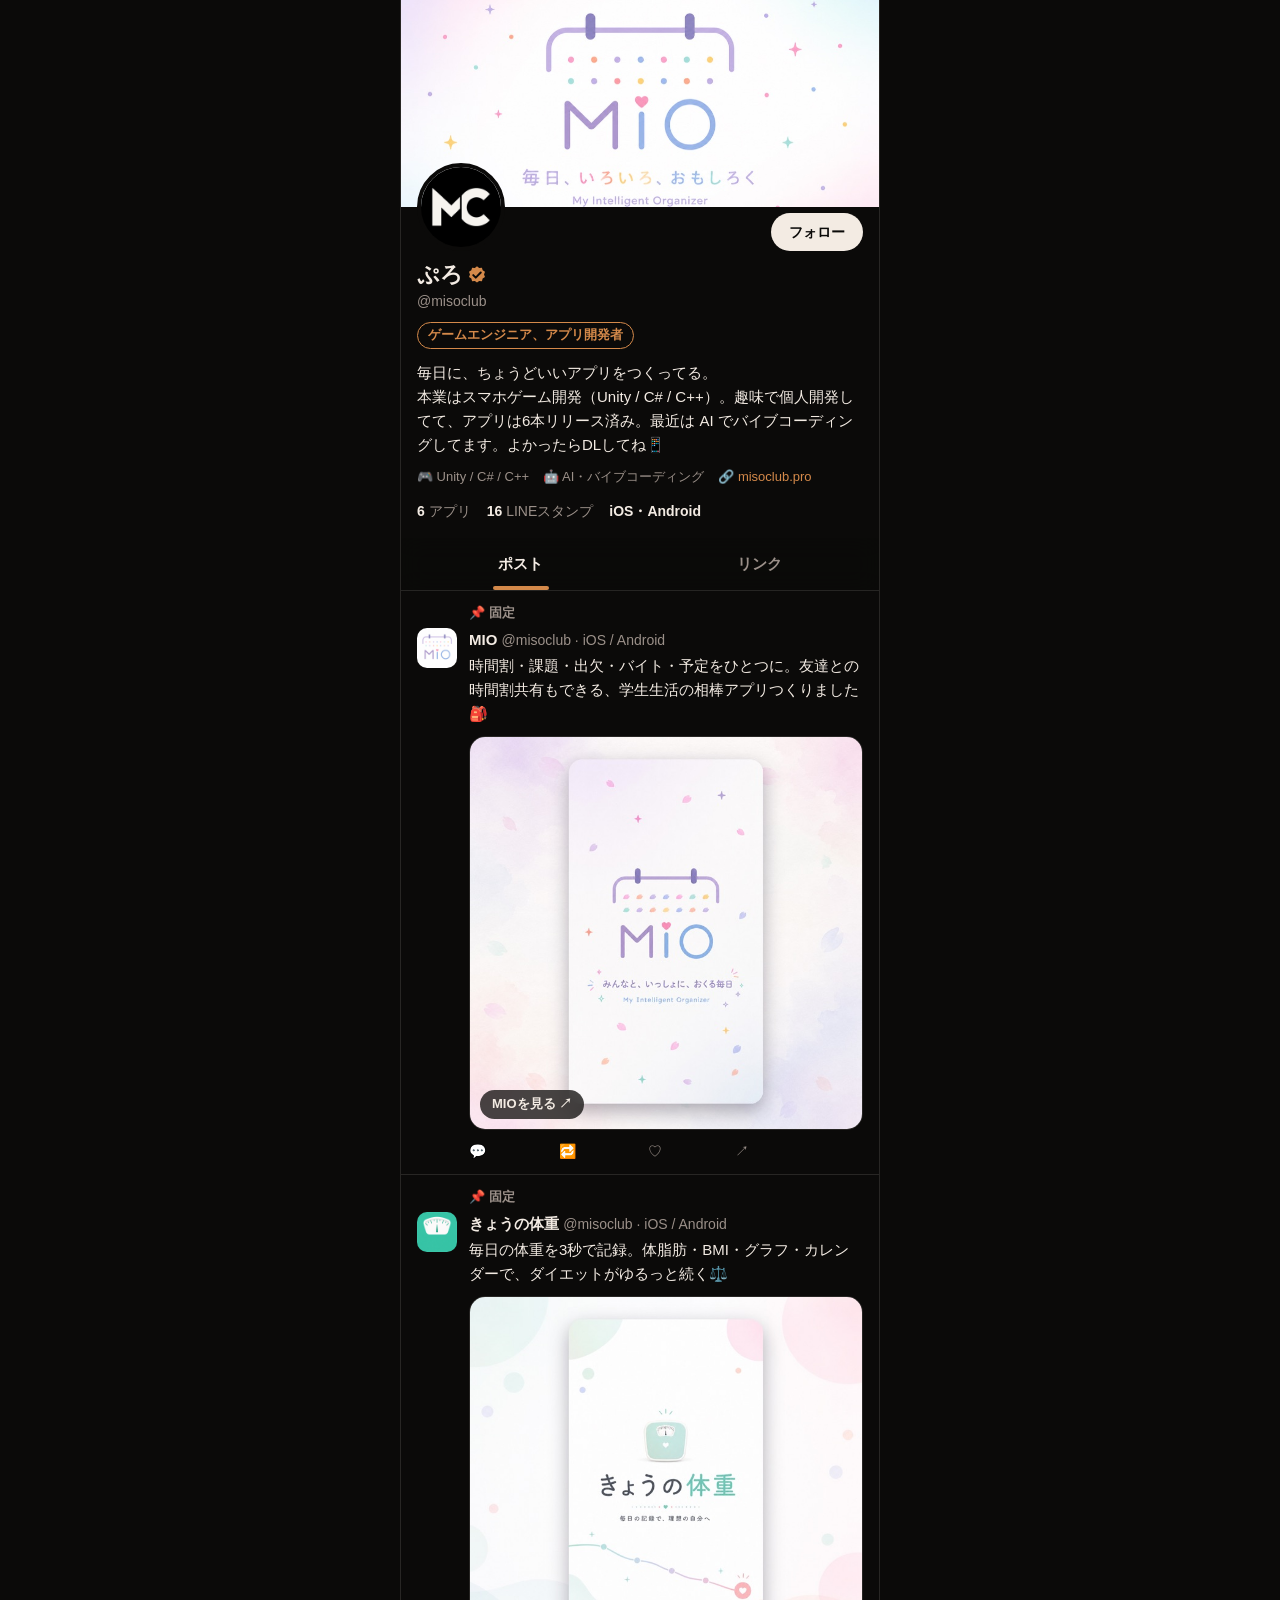
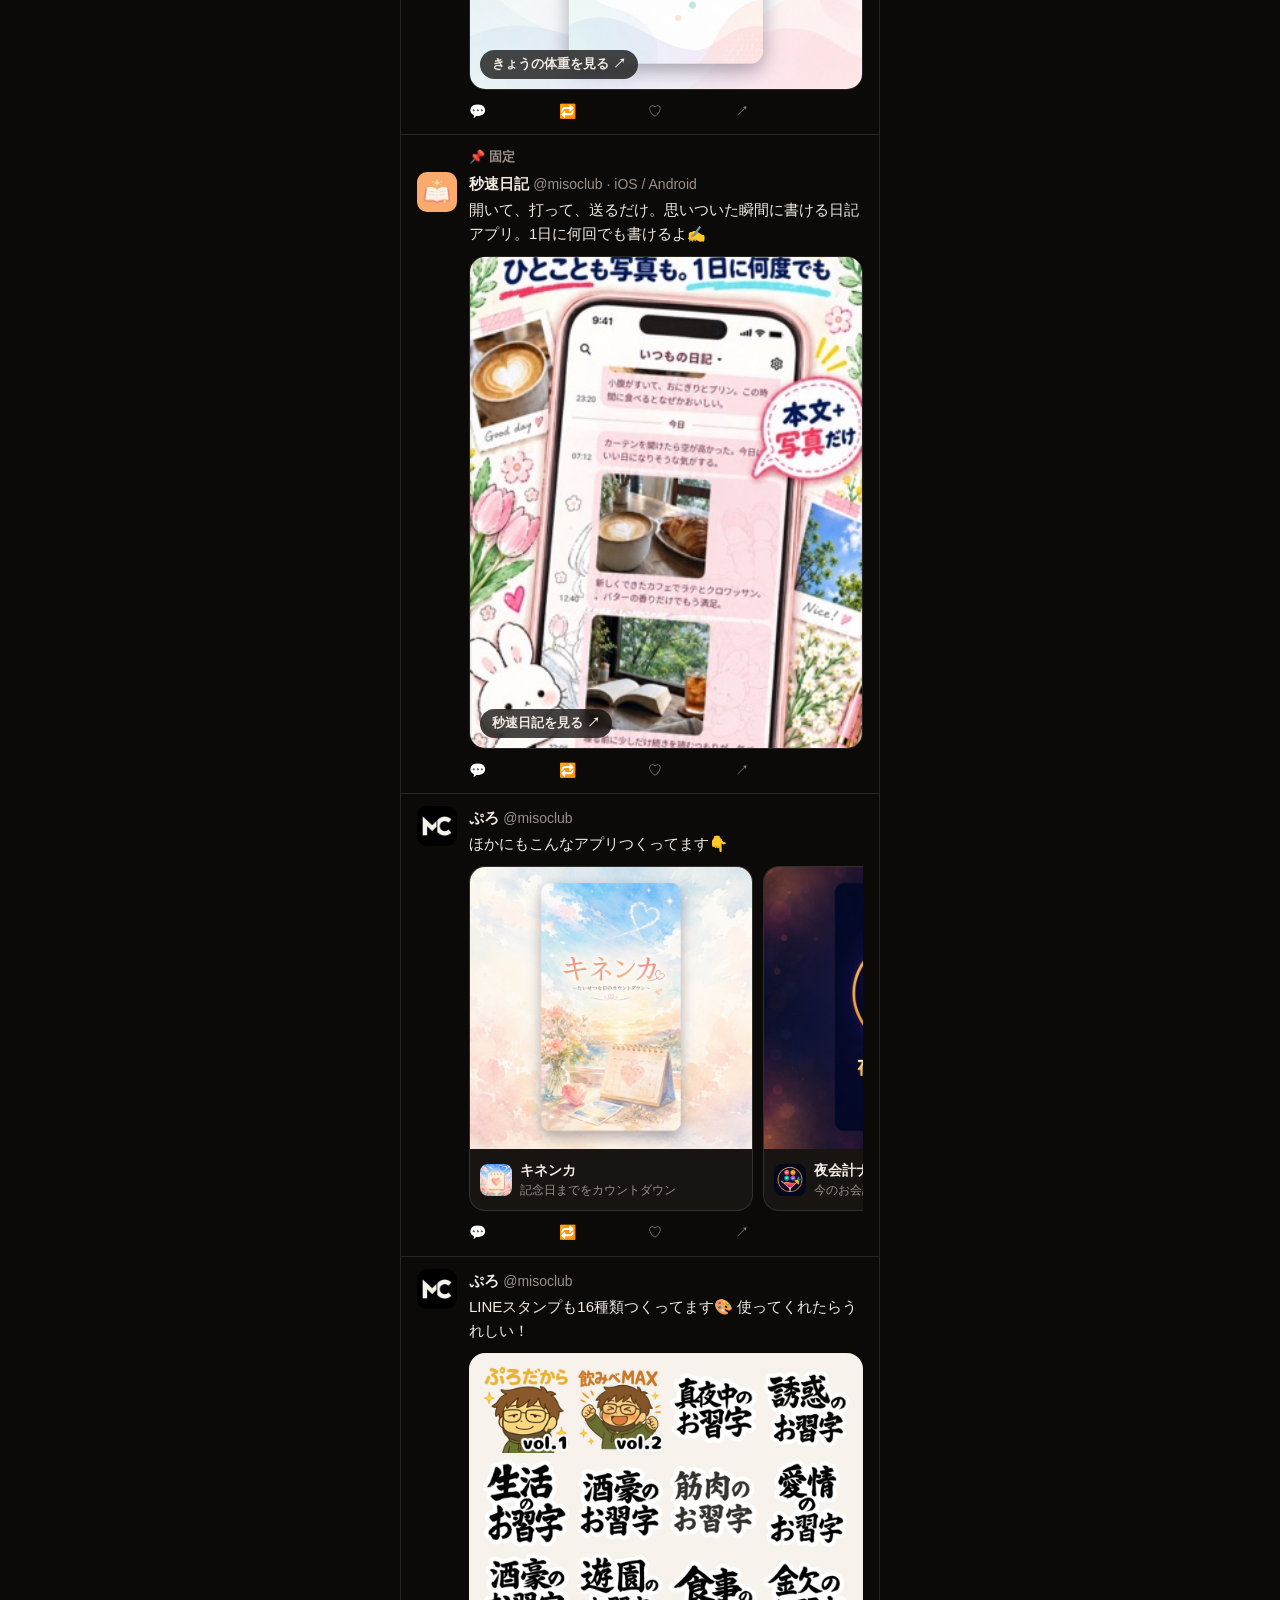
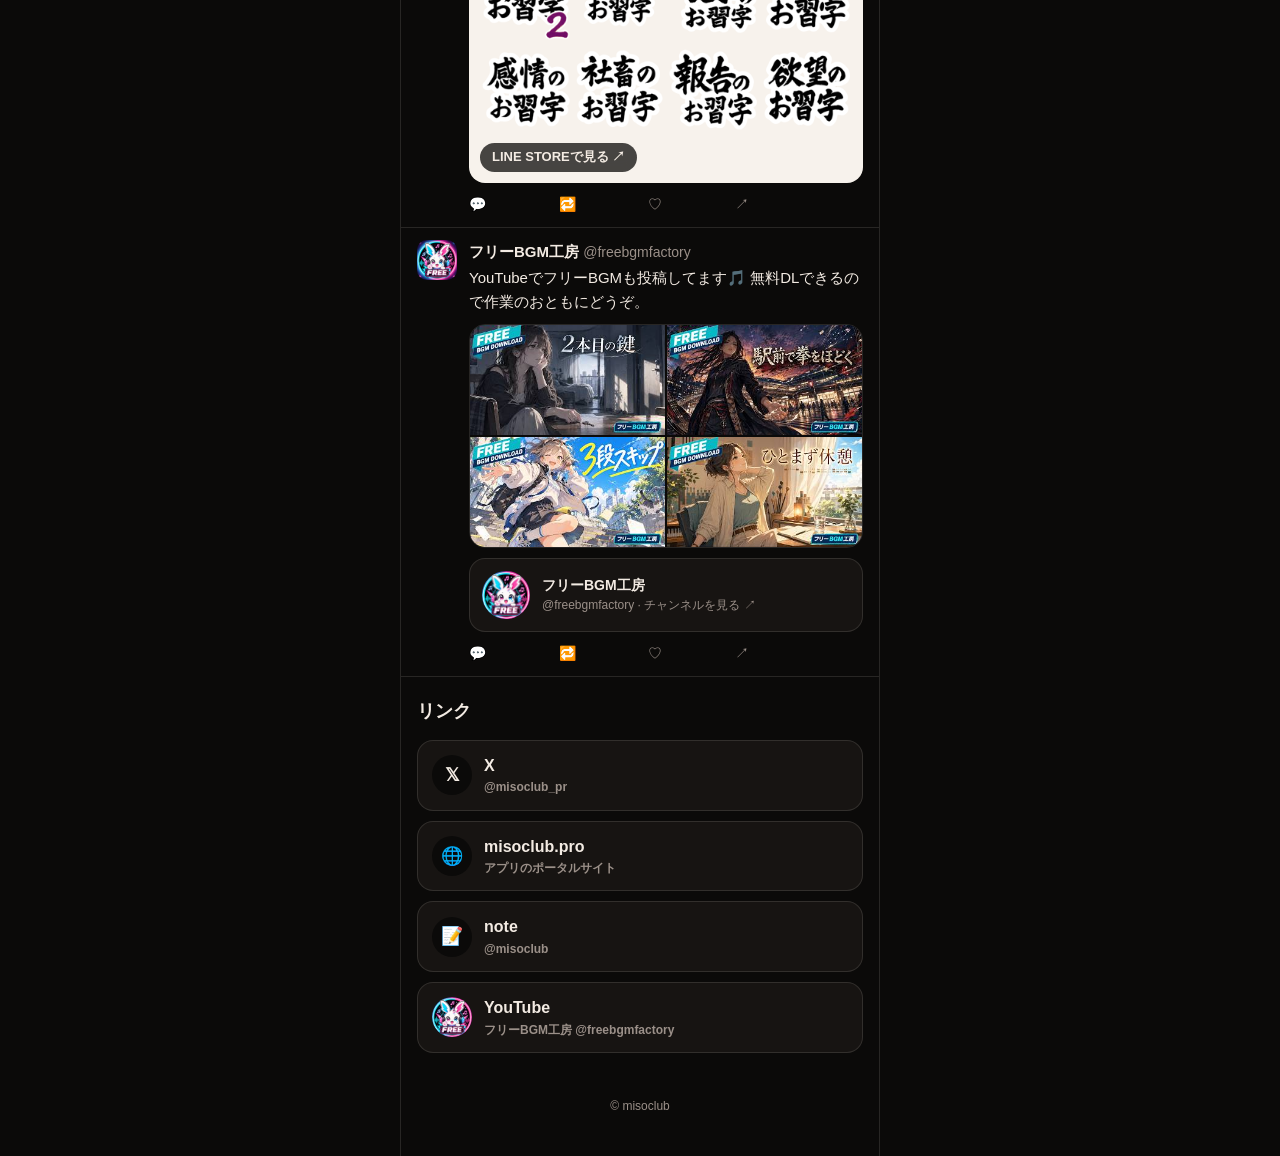
==== docs/index.html @ 9d1c1588 "chore: starter を docs に反映 [skip actions]" ====
<!DOCTYPE html>
<html lang="ja">
  <head>
    <meta charset="UTF-8" />
    <meta name="viewport" content="width=device-width, initial-scale=1.0, viewport-fit=cover" />
    <meta name="theme-color" content="#0b0a09" />
    <title>ぷろ (misoclub) | Web名刺</title>
    <meta name="description" content="ゲームエンジニア、アプリ開発者 ぷろ（misoclub）のWeb名刺です。" />
    <link rel="icon" href="./assets/avatar.png" />
    <link rel="stylesheet" href="./style.css" />
  </head>
  <body>
    <main class="app">
      <!-- ヘッダー -->
      <header class="cover">
        <img class="cover__img" src="./assets/header.jpg" alt="" />
      </header>

      <!-- プロフィール -->
      <section class="profile">
        <div class="profile__top">
          <img class="avatar" src="./assets/avatar.png" alt="misoclub のアイコン" width="96" height="96" />
          <a class="follow" href="https://x.com/misoclub_pr" target="_blank" rel="noopener">フォロー</a>
        </div>

        <h1 class="name">
          ぷろ
          <svg class="badge" viewBox="0 0 24 24" aria-label="認証済み"><path d="M12 1.5l2.6 2 3.3-.3.9 3.2 2.8 1.8-1.2 3.1 1.2 3.1-2.8 1.8-.9 3.2-3.3-.3-2.6 2-2.6-2-3.3.3-.9-3.2-2.8-1.8 1.2-3.1-1.2-3.1 2.8-1.8.9-3.2 3.3.3z"/><path class="badge__check" d="M7.5 12.2l3 3 6-6.2" /></svg>
        </h1>
        <p class="handle">@misoclub</p>
        <p class="role">ゲームエンジニア、アプリ開発者</p>

        <p class="bio">
          毎日に、ちょうどいいアプリをつくってる。<br />
          本業はスマホゲーム開発（Unity / C# / C++）。趣味で個人開発してて、アプリは6本リリース済み。最近は AI でバイブコーディングしてます。よかったらDLしてね📱
        </p>

        <ul class="meta">
          <li>🎮 Unity / C# / C++</li>
          <li>🤖 AI・バイブコーディング</li>
          <li>🔗 <a href="https://misoclub.pro/" target="_blank" rel="noopener">misoclub.pro</a></li>
        </ul>

        <ul class="stats">
          <li><strong data-count="6">6</strong> アプリ</li>
          <li><strong data-count="16">16</strong> LINEスタンプ</li>
          <li><strong>iOS・Android</strong></li>
        </ul>
      </section>

      <!-- タブ -->
      <nav class="tabs" aria-label="セクション">
        <a class="tabs__item is-active" href="#timeline">ポスト</a>
        <a class="tabs__item" href="#links">リンク</a>
      </nav>

      <!-- タイムライン -->
      <section class="timeline" id="timeline" aria-label="タイムライン">
        <!-- 固定: MIO -->
        <article class="post reveal">
          <p class="post__pin">📌 固定</p>
          <div class="post__body">
            <img class="post__avatar" src="./assets/app-mio-icon.png" alt="" />
            <div class="post__main">
              <p class="post__head"><b>MIO</b> <span>@misoclub · iOS / Android</span></p>
              <p class="post__text">時間割・課題・出欠・バイト・予定をひとつに。友達との時間割共有もできる、学生生活の相棒アプリつくりました🎒</p>
              <a class="post__media" href="https://misoclub.pro/apps/mio/" target="_blank" rel="noopener">
                <img src="./assets/stage-mio.jpg" alt="MIO のアプリ画面" loading="lazy" />
                <span class="post__cta">MIOを見る ↗</span>
              </a>
              <ul class="post__actions" aria-hidden="true"><li>💬</li><li>🔁</li><li class="like">♡</li><li>↗</li></ul>
            </div>
          </div>
        </article>

        <!-- 固定: きょうの体重 -->
        <article class="post reveal">
          <p class="post__pin">📌 固定</p>
          <div class="post__body">
            <img class="post__avatar" src="./assets/app-taiju-log-icon.png" alt="" />
            <div class="post__main">
              <p class="post__head"><b>きょうの体重</b> <span>@misoclub · iOS / Android</span></p>
              <p class="post__text">毎日の体重を3秒で記録。体脂肪・BMI・グラフ・カレンダーで、ダイエットがゆるっと続く⚖️</p>
              <a class="post__media" href="https://misoclub.pro/apps/taiju-log/" target="_blank" rel="noopener">
                <img src="./assets/stage-weight.jpg" alt="きょうの体重 のアプリ画面" loading="lazy" />
                <span class="post__cta">きょうの体重を見る ↗</span>
              </a>
              <ul class="post__actions" aria-hidden="true"><li>💬</li><li>🔁</li><li class="like">♡</li><li>↗</li></ul>
            </div>
          </div>
        </article>

        <!-- 固定: 秒速日記 -->
        <article class="post reveal">
          <p class="post__pin">📌 固定</p>
          <div class="post__body">
            <img class="post__avatar" src="./assets/app-diary-icon.png" alt="" />
            <div class="post__main">
              <p class="post__head"><b>秒速日記</b> <span>@misoclub · iOS / Android</span></p>
              <p class="post__text">開いて、打って、送るだけ。思いついた瞬間に書ける日記アプリ。1日に何回でも書けるよ✍️</p>
              <a class="post__media post__media--tall" href="https://misoclub.pro/apps/diary/" target="_blank" rel="noopener">
                <img src="./assets/stage-diary.jpg" alt="秒速日記 のアプリ画面" loading="lazy" />
                <span class="post__cta">秒速日記を見る ↗</span>
              </a>
              <ul class="post__actions" aria-hidden="true"><li>💬</li><li>🔁</li><li class="like">♡</li><li>↗</li></ul>
            </div>
          </div>
        </article>

        <!-- ほかのアプリ -->
        <article class="post reveal">
          <div class="post__body">
            <img class="post__avatar" src="./assets/avatar.png" alt="" />
            <div class="post__main">
              <p class="post__head"><b>ぷろ</b> <span>@misoclub</span></p>
              <p class="post__text">ほかにもこんなアプリつくってます👇</p>
              <div class="apps">
                <a class="app-card" href="https://misoclub.pro/apps/kinenka/" target="_blank" rel="noopener">
                  <img src="./assets/stage-memory.jpg" alt="" loading="lazy" />
                  <span class="app-card__info">
                    <img src="./assets/app-kinenka-icon.png" alt="" />
                    <span><b>キネンカ</b><small>記念日までをカウントダウン</small></span>
                  </span>
                </a>
                <a class="app-card" href="https://misoclub.pro/apps/yorunabi/" target="_blank" rel="noopener">
                  <img src="./assets/stage-night.jpg" alt="" loading="lazy" />
                  <span class="app-card__info">
                    <img src="./assets/app-yorunabi-icon.png" alt="" />
                    <span><b>夜会計ナビ</b><small>今のお会計をリアルタイムに</small></span>
                  </span>
                </a>
                <a class="app-card" href="https://misoclub.pro/apps/nihon-tabinikki/" target="_blank" rel="noopener">
                  <img src="./assets/stage-travel.jpg" alt="" loading="lazy" />
                  <span class="app-card__info">
                    <img src="./assets/app-nihon-tabinikki-icon.png" alt="" />
                    <span><b>日本旅日記</b><small>日本の旅を記録しよう</small></span>
                  </span>
                </a>
              </div>
              <ul class="post__actions" aria-hidden="true"><li>💬</li><li>🔁</li><li class="like">♡</li><li>↗</li></ul>
            </div>
          </div>
        </article>

        <!-- LINEスタンプ -->
        <article class="post reveal">
          <div class="post__body">
            <img class="post__avatar" src="./assets/avatar.png" alt="" />
            <div class="post__main">
              <p class="post__head"><b>ぷろ</b> <span>@misoclub</span></p>
              <p class="post__text">LINEスタンプも16種類つくってます🎨 使ってくれたらうれしい！</p>
              <a class="stickers" href="https://store.line.me/stickershop/author/5284054/ja" target="_blank" rel="noopener">
                <span class="stickers__grid">
                  <img src="./assets/sticker-30316234.png" alt="ぷろスタンプ vol.1" loading="lazy" />
                  <img src="./assets/sticker-34249932.png" alt="ぷろスタンプ vol.2" loading="lazy" />
                  <img src="./assets/sticker-30316217.png" alt="" loading="lazy" />
                  <img src="./assets/sticker-30340379.png" alt="" loading="lazy" />
                  <img src="./assets/sticker-30364508.png" alt="" loading="lazy" />
                  <img src="./assets/sticker-30371473.png" alt="" loading="lazy" />
                  <img src="./assets/sticker-30389774.png" alt="" loading="lazy" />
                  <img src="./assets/sticker-30395086.png" alt="" loading="lazy" />
                  <img src="./assets/sticker-30555430.png" alt="" loading="lazy" />
                  <img src="./assets/sticker-30576888.png" alt="" loading="lazy" />
                  <img src="./assets/sticker-30785446.png" alt="" loading="lazy" />
                  <img src="./assets/sticker-30816167.png" alt="" loading="lazy" />
                  <img src="./assets/sticker-30839967.png" alt="" loading="lazy" />
                  <img src="./assets/sticker-30875118.png" alt="" loading="lazy" />
                  <img src="./assets/sticker-30910828.png" alt="" loading="lazy" />
                  <img src="./assets/sticker-30910912.png" alt="" loading="lazy" />
                </span>
                <span class="post__cta">LINE STOREで見る ↗</span>
              </a>
              <ul class="post__actions" aria-hidden="true"><li>💬</li><li>🔁</li><li class="like">♡</li><li>↗</li></ul>
            </div>
          </div>
        </article>

        <!-- YouTube -->
        <article class="post reveal">
          <div class="post__body">
            <img class="post__avatar" src="./assets/yt-channel.jpg" alt="" />
            <div class="post__main">
              <p class="post__head"><b>フリーBGM工房</b> <span>@freebgmfactory</span></p>
              <p class="post__text">YouTubeでフリーBGMも投稿してます🎵 無料DLできるので作業のおともにどうぞ。</p>
              <div class="videos">
                <a class="video" href="https://www.youtube.com/watch?v=UOMe3NK99bw" target="_blank" rel="noopener" aria-label="2本目の鍵">
                  <img src="./assets/yt-UOMe3NK99bw.jpg" alt="" loading="lazy" />
                </a>
                <a class="video" href="https://www.youtube.com/watch?v=W4VjChQyio0" target="_blank" rel="noopener" aria-label="駅前で拳をほどく">
                  <img src="./assets/yt-W4VjChQyio0.jpg" alt="" loading="lazy" />
                </a>
                <a class="video" href="https://www.youtube.com/watch?v=8STRlQEmpHo" target="_blank" rel="noopener" aria-label="3段スキップ">
                  <img src="./assets/yt-8STRlQEmpHo.jpg" alt="" loading="lazy" />
                </a>
                <a class="video" href="https://www.youtube.com/watch?v=uiNiEnXJay8" target="_blank" rel="noopener" aria-label="ひとまず休憩">
                  <img src="./assets/yt-uiNiEnXJay8.jpg" alt="" loading="lazy" />
                </a>
              </div>
              <a class="yt" href="https://www.youtube.com/@freebgmfactory" target="_blank" rel="noopener">
                <img class="yt__icon" src="./assets/yt-channel.jpg" alt="" />
                <span><b>フリーBGM工房</b><small>@freebgmfactory · チャンネルを見る ↗</small></span>
              </a>
              <ul class="post__actions" aria-hidden="true"><li>💬</li><li>🔁</li><li class="like">♡</li><li>↗</li></ul>
            </div>
          </div>
        </article>
      </section>

      <!-- リンク -->
      <section class="links" id="links" aria-label="リンク">
        <h2 class="links__title">リンク</h2>
        <a class="link reveal" href="https://x.com/misoclub_pr" target="_blank" rel="noopener"><span class="link__icon">𝕏</span><span>X<small>@misoclub_pr</small></span></a>
        <a class="link reveal" href="https://misoclub.pro/" target="_blank" rel="noopener"><span class="link__icon">🌐</span><span>misoclub.pro<small>アプリのポータルサイト</small></span></a>
        <a class="link reveal" href="https://note.com/misoclub" target="_blank" rel="noopener"><span class="link__icon">📝</span><span>note<small>@misoclub</small></span></a>
        <a class="link reveal" href="https://www.youtube.com/@freebgmfactory" target="_blank" rel="noopener"><span class="link__icon"><img src="./assets/yt-channel.jpg" alt="" /></span><span>YouTube<small>フリーBGM工房 @freebgmfactory</small></span></a>
      </section>

      <footer class="footer">© misoclub</footer>
    </main>

    <script src="./script.js"></script>
  </body>
</html>
---- docs/style.css ----
/* 色はここを変えると全体に反映されます */
:root {
  --bg: #0b0a09;
  --card: #171412;
  --text: #f3ebe3;
  --muted: #9b9089;
  --line: rgba(243, 235, 227, 0.12);
  --accent: #d4894a;
  --radius: 16px;
}

* {
  box-sizing: border-box;
}

html,
body {
  margin: 0;
  min-height: 100%;
}

body {
  background: var(--bg);
  color: var(--text);
  font-family: -apple-system, BlinkMacSystemFont, "Hiragino Sans", "Noto Sans JP", sans-serif;
  line-height: 1.6;
  -webkit-font-smoothing: antialiased;
}

a {
  color: inherit;
  text-decoration: none;
}

img {
  display: block;
  max-width: 100%;
}

.app {
  max-width: 480px;
  margin: 0 auto;
  border-inline: 1px solid var(--line);
  min-height: 100vh;
  overflow: hidden;
}

/* ---------- ヘッダー ---------- */
.cover {
  aspect-ratio: 3 / 1.3;
  overflow: hidden;
  background: var(--card);
}

.cover__img {
  width: 100%;
  height: 100%;
  object-fit: cover;
  animation: coverIn 1.2s ease-out both;
}

@keyframes coverIn {
  from { transform: scale(1.15); filter: blur(6px); opacity: 0; }
  to   { transform: scale(1); filter: blur(0); opacity: 1; }
}

/* ---------- プロフィール ---------- */
.profile {
  padding: 0 16px 16px;
}

.profile__top {
  display: flex;
  justify-content: space-between;
  align-items: flex-end;
  margin-top: -44px;
}

.avatar {
  width: 88px;
  height: 88px;
  border-radius: 50%;
  border: 4px solid var(--bg);
  background: var(--card);
  animation: pop 0.7s 0.4s cubic-bezier(0.34, 1.56, 0.64, 1) both;
}

@keyframes pop {
  from { transform: scale(0.3); opacity: 0; }
  to   { transform: scale(1); opacity: 1; }
}

.follow {
  padding: 8px 18px;
  border-radius: 999px;
  background: var(--text);
  color: var(--bg);
  font-weight: 700;
  font-size: 14px;
  transition: transform 0.2s, background 0.2s;
}

.follow:active,
.follow:hover {
  background: var(--accent);
  transform: scale(0.96);
}

.name {
  display: flex;
  align-items: center;
  gap: 4px;
  margin: 10px 0 0;
  font-size: 22px;
  line-height: 1.3;
}

.badge {
  width: 20px;
  height: 20px;
  fill: var(--accent);
}

.badge__check {
  fill: none;
  stroke: var(--bg);
  stroke-width: 2.4;
  stroke-linecap: round;
  stroke-linejoin: round;
}

.handle {
  margin: 0;
  color: var(--muted);
  font-size: 14px;
}

.role {
  display: inline-block;
  margin: 10px 0 0;
  padding: 2px 10px;
  border-radius: 999px;
  border: 1px solid var(--accent);
  color: var(--accent);
  font-size: 13px;
  font-weight: 700;
}

.bio {
  margin: 12px 0 0;
  font-size: 15px;
}

.meta {
  display: flex;
  flex-wrap: wrap;
  gap: 4px 14px;
  margin: 10px 0 0;
  padding: 0;
  list-style: none;
  color: var(--muted);
  font-size: 13px;
}

.meta a {
  color: var(--accent);
}

.stats {
  display: flex;
  flex-wrap: wrap;
  gap: 4px 16px;
  margin: 12px 0 0;
  padding: 0;
  list-style: none;
  color: var(--muted);
  font-size: 14px;
}

.stats strong {
  color: var(--text);
}

.profile > * {
  animation: fadeUp 0.6s ease-out both;
}
.profile > :nth-child(2) { animation-delay: 0.5s; }
.profile > :nth-child(3) { animation-delay: 0.55s; }
.profile > :nth-child(4) { animation-delay: 0.6s; }
.profile > :nth-child(5) { animation-delay: 0.7s; }
.profile > :nth-child(6) { animation-delay: 0.8s; }
.profile > :nth-child(7) { animation-delay: 0.9s; }

@keyframes fadeUp {
  from { transform: translateY(12px); opacity: 0; }
  to   { transform: translateY(0); opacity: 1; }
}

/* ---------- タブ ---------- */
.tabs {
  position: sticky;
  top: 0;
  z-index: 10;
  display: flex;
  border-bottom: 1px solid var(--line);
  background: rgba(11, 10, 9, 0.8);
  backdrop-filter: blur(12px);
  -webkit-backdrop-filter: blur(12px);
}

.tabs__item {
  position: relative;
  flex: 1;
  padding: 14px 0;
  text-align: center;
  color: var(--muted);
  font-weight: 700;
  font-size: 15px;
  transition: color 0.2s;
}

.tabs__item.is-active {
  color: var(--text);
}

.tabs__item::after {
  content: "";
  position: absolute;
  left: 50%;
  bottom: 0;
  width: 56px;
  height: 4px;
  border-radius: 4px;
  background: var(--accent);
  transform: translateX(-50%) scaleX(0);
  transition: transform 0.3s;
}

.tabs__item.is-active::after {
  transform: translateX(-50%) scaleX(1);
}

/* ---------- ポスト ---------- */
.post {
  padding: 12px 16px;
  border-bottom: 1px solid var(--line);
  transition: background 0.2s;
}

.post:hover {
  background: rgba(243, 235, 227, 0.03);
}

.post__pin {
  margin: 0 0 4px 52px;
  color: var(--muted);
  font-size: 13px;
  font-weight: 700;
}

.post__body {
  display: flex;
  gap: 12px;
}

.post__avatar {
  flex: none;
  width: 40px;
  height: 40px;
  border-radius: 10px;
}

.post__main {
  flex: 1;
  min-width: 0;
}

.post__head {
  margin: 0;
  font-size: 15px;
  white-space: nowrap;
  overflow: hidden;
  text-overflow: ellipsis;
}

.post__head span {
  color: var(--muted);
  font-size: 14px;
}

.post__text {
  margin: 2px 0 0;
  font-size: 15px;
}

.post__media {
  position: relative;
  display: block;
  margin-top: 10px;
  border-radius: var(--radius);
  border: 1px solid var(--line);
  overflow: hidden;
  aspect-ratio: 1 / 1;
}

.post__media--tall {
  aspect-ratio: 4 / 5;
}

.post__media img {
  width: 100%;
  height: 100%;
  object-fit: cover;
  transition: transform 0.6s ease;
}

.post__media:hover img,
.post__media:active img {
  transform: scale(1.05);
}

.post__cta {
  position: absolute;
  left: 10px;
  bottom: 10px;
  padding: 4px 12px;
  border-radius: 999px;
  background: rgba(11, 10, 9, 0.75);
  backdrop-filter: blur(6px);
  -webkit-backdrop-filter: blur(6px);
  font-size: 13px;
  font-weight: 700;
}

.post__actions {
  display: flex;
  justify-content: space-between;
  max-width: 280px;
  margin: 10px 0 0;
  padding: 0;
  list-style: none;
  color: var(--muted);
  font-size: 14px;
}

.post__actions .like {
  cursor: pointer;
  transition: transform 0.2s, color 0.2s;
}

.post__actions .like.is-liked {
  color: #f0577a;
  animation: heart 0.45s ease;
}

@keyframes heart {
  0%   { transform: scale(1); }
  40%  { transform: scale(1.6); }
  100% { transform: scale(1); }
}

/* ほかのアプリ（横スクロール） */
.apps {
  display: flex;
  gap: 10px;
  margin-top: 10px;
  overflow-x: auto;
  scroll-snap-type: x mandatory;
  scrollbar-width: none;
}

.apps::-webkit-scrollbar {
  display: none;
}

.app-card {
  flex: 0 0 72%;
  scroll-snap-align: start;
  border-radius: var(--radius);
  border: 1px solid var(--line);
  background: var(--card);
  overflow: hidden;
  transition: transform 0.2s;
}

.app-card:active {
  transform: scale(0.97);
}

.app-card > img {
  width: 100%;
  aspect-ratio: 1 / 1;
  object-fit: cover;
}

.app-card__info {
  display: flex;
  align-items: center;
  gap: 8px;
  padding: 10px;
}

.app-card__info img {
  width: 32px;
  height: 32px;
  border-radius: 8px;
}

.app-card__info b,
.yt b,
.link b {
  display: block;
  font-size: 14px;
}

.app-card__info small,
.yt small,
.link small {
  display: block;
  color: var(--muted);
  font-size: 12px;
}

/* LINEスタンプ */
.stickers {
  position: relative;
  display: block;
  margin-top: 10px;
  padding: 12px 12px 48px;
  border-radius: var(--radius);
  border: 1px solid var(--line);
  background: #f7f2ec;
}

.stickers__grid {
  display: grid;
  grid-template-columns: repeat(4, 1fr);
  gap: 6px;
}

.stickers__grid img {
  width: 100%;
  aspect-ratio: 1 / 1;
  object-fit: contain;
  transition: transform 0.3s cubic-bezier(0.34, 1.56, 0.64, 1);
}

.stickers.is-visible .stickers__grid img {
  animation: wobble 0.6s ease both;
}

.stickers__grid img:hover {
  transform: scale(1.2) rotate(-6deg);
}

@keyframes wobble {
  0%   { transform: scale(0) rotate(-20deg); }
  70%  { transform: scale(1.1) rotate(4deg); }
  100% { transform: scale(1) rotate(0); }
}

.stickers .post__cta {
  color: var(--text);
}

/* YouTube */
.videos {
  display: grid;
  grid-template-columns: 1fr 1fr;
  gap: 2px;
  margin-top: 10px;
  border-radius: var(--radius);
  border: 1px solid var(--line);
  overflow: hidden;
}

.video {
  position: relative;
  display: block;
  aspect-ratio: 16 / 9;
  overflow: hidden;
}

.video img {
  width: 100%;
  height: 100%;
  object-fit: cover;
  transition: transform 0.5s ease;
}

.video:hover img,
.video:active img {
  transform: scale(1.08);
}

.yt {
  display: flex;
  align-items: center;
  gap: 12px;
  margin-top: 10px;
  padding: 12px;
  border-radius: var(--radius);
  border: 1px solid var(--line);
  background: var(--card);
  transition: border-color 0.2s;
}

.yt:hover {
  border-color: #ff3b30;
}

.yt__play {
  display: grid;
  place-items: center;
  flex: none;
  width: 48px;
  height: 34px;
  border-radius: 10px;
  background: #ff3b30;
  color: #fff;
  font-size: 14px;
}

/* ---------- リンク ---------- */
.links {
  display: grid;
  gap: 10px;
  padding: 20px 16px;
}

.links__title {
  margin: 0 0 4px;
  font-size: 18px;
}

.link {
  display: flex;
  align-items: center;
  gap: 12px;
  padding: 12px 14px;
  border-radius: var(--radius);
  border: 1px solid var(--line);
  background: var(--card);
  font-weight: 700;
  transition: transform 0.2s, border-color 0.2s;
}

.link:hover,
.link:active {
  border-color: var(--accent);
  transform: translateX(4px);
}

.link__icon {
  display: grid;
  place-items: center;
  flex: none;
  width: 40px;
  height: 40px;
  border-radius: 50%;
  background: var(--bg);
  font-size: 18px;
}

.footer {
  padding: 24px 16px 40px;
  text-align: center;
  color: var(--muted);
  font-size: 12px;
}

/* ---------- スクロール入場 ---------- */
.reveal {
  opacity: 0;
  transform: translateY(24px);
  transition: opacity 0.6s ease, transform 0.6s ease;
}

.reveal.is-visible {
  opacity: 1;
  transform: none;
}

@media (prefers-reduced-motion: reduce) {
  *,
  *::before,
  *::after {
    animation: none !important;
    transition: none !important;
  }

  .reveal {
    opacity: 1;
    transform: none;
  }
}

.yt__icon {
  flex: none;
  width: 48px;
  height: 48px;
  border-radius: 50%;
}

.link__icon img {
  width: 100%;
  height: 100%;
  border-radius: 50%;
}
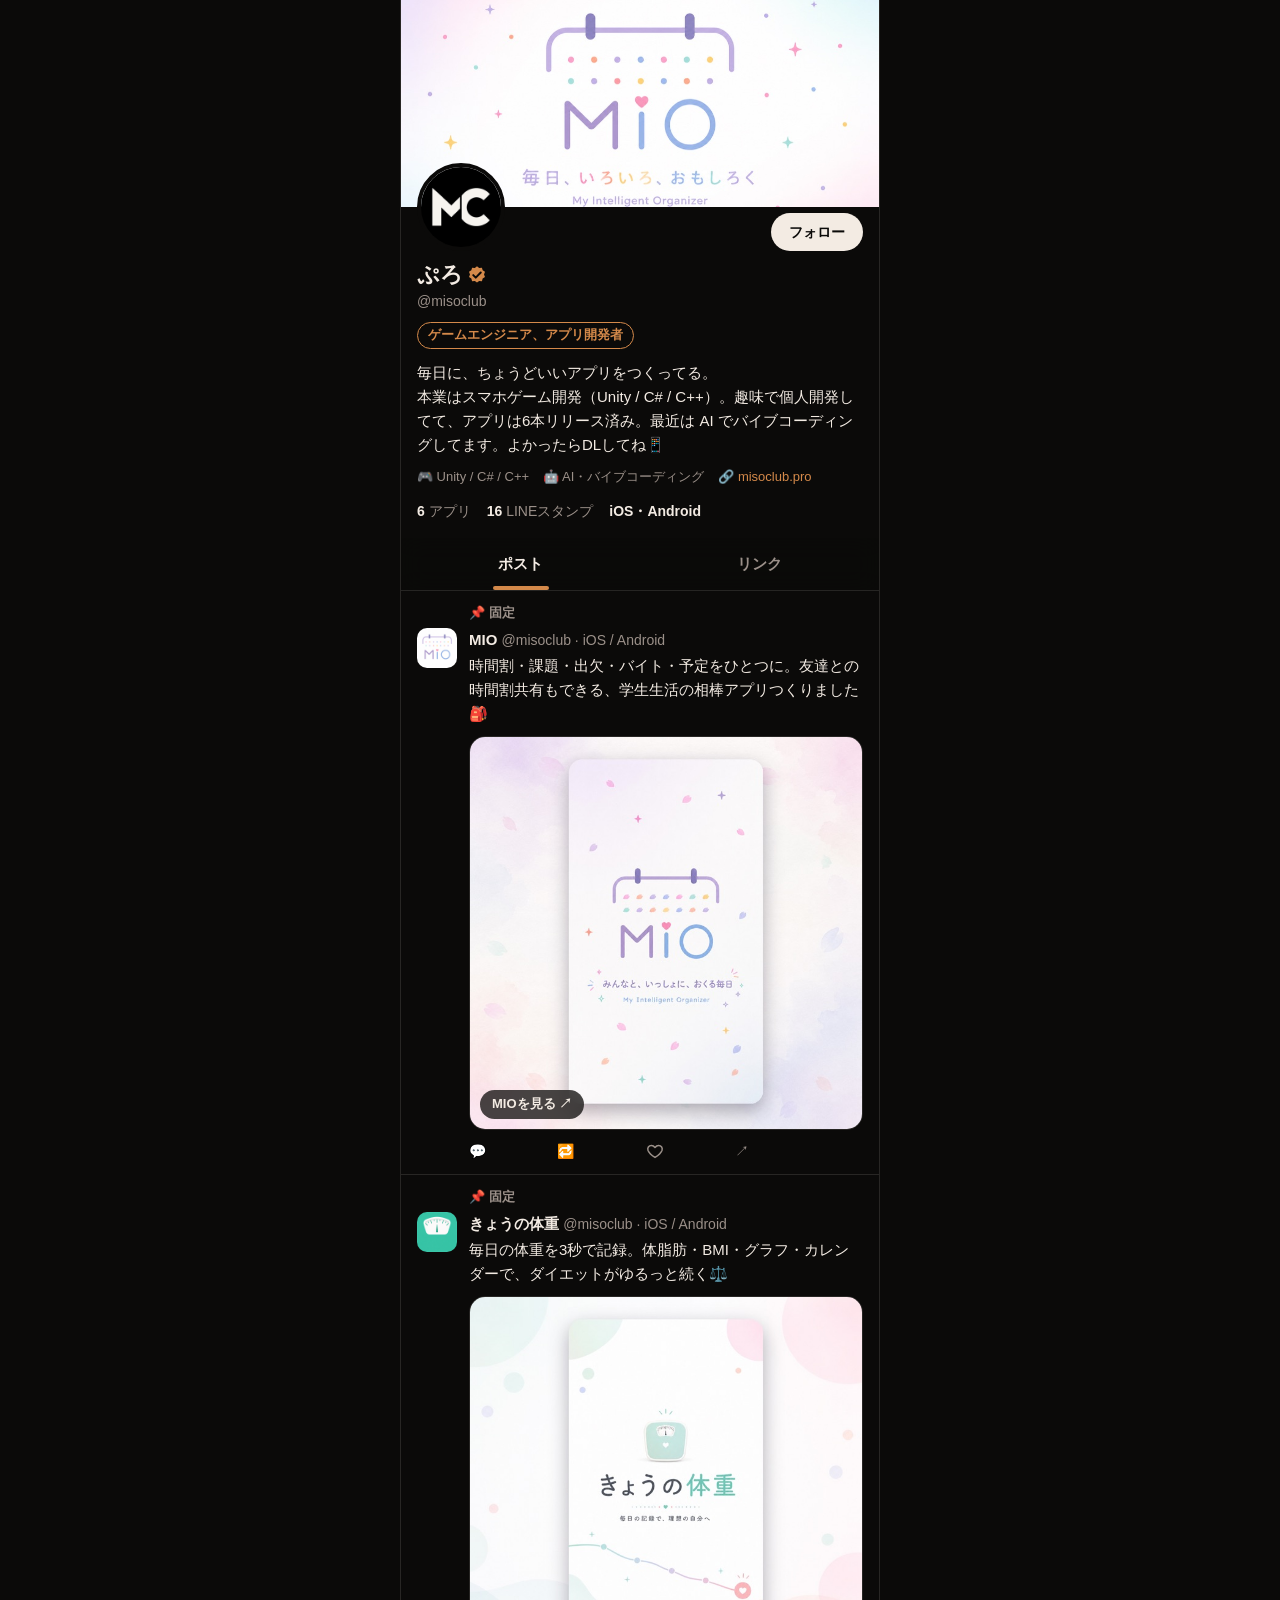
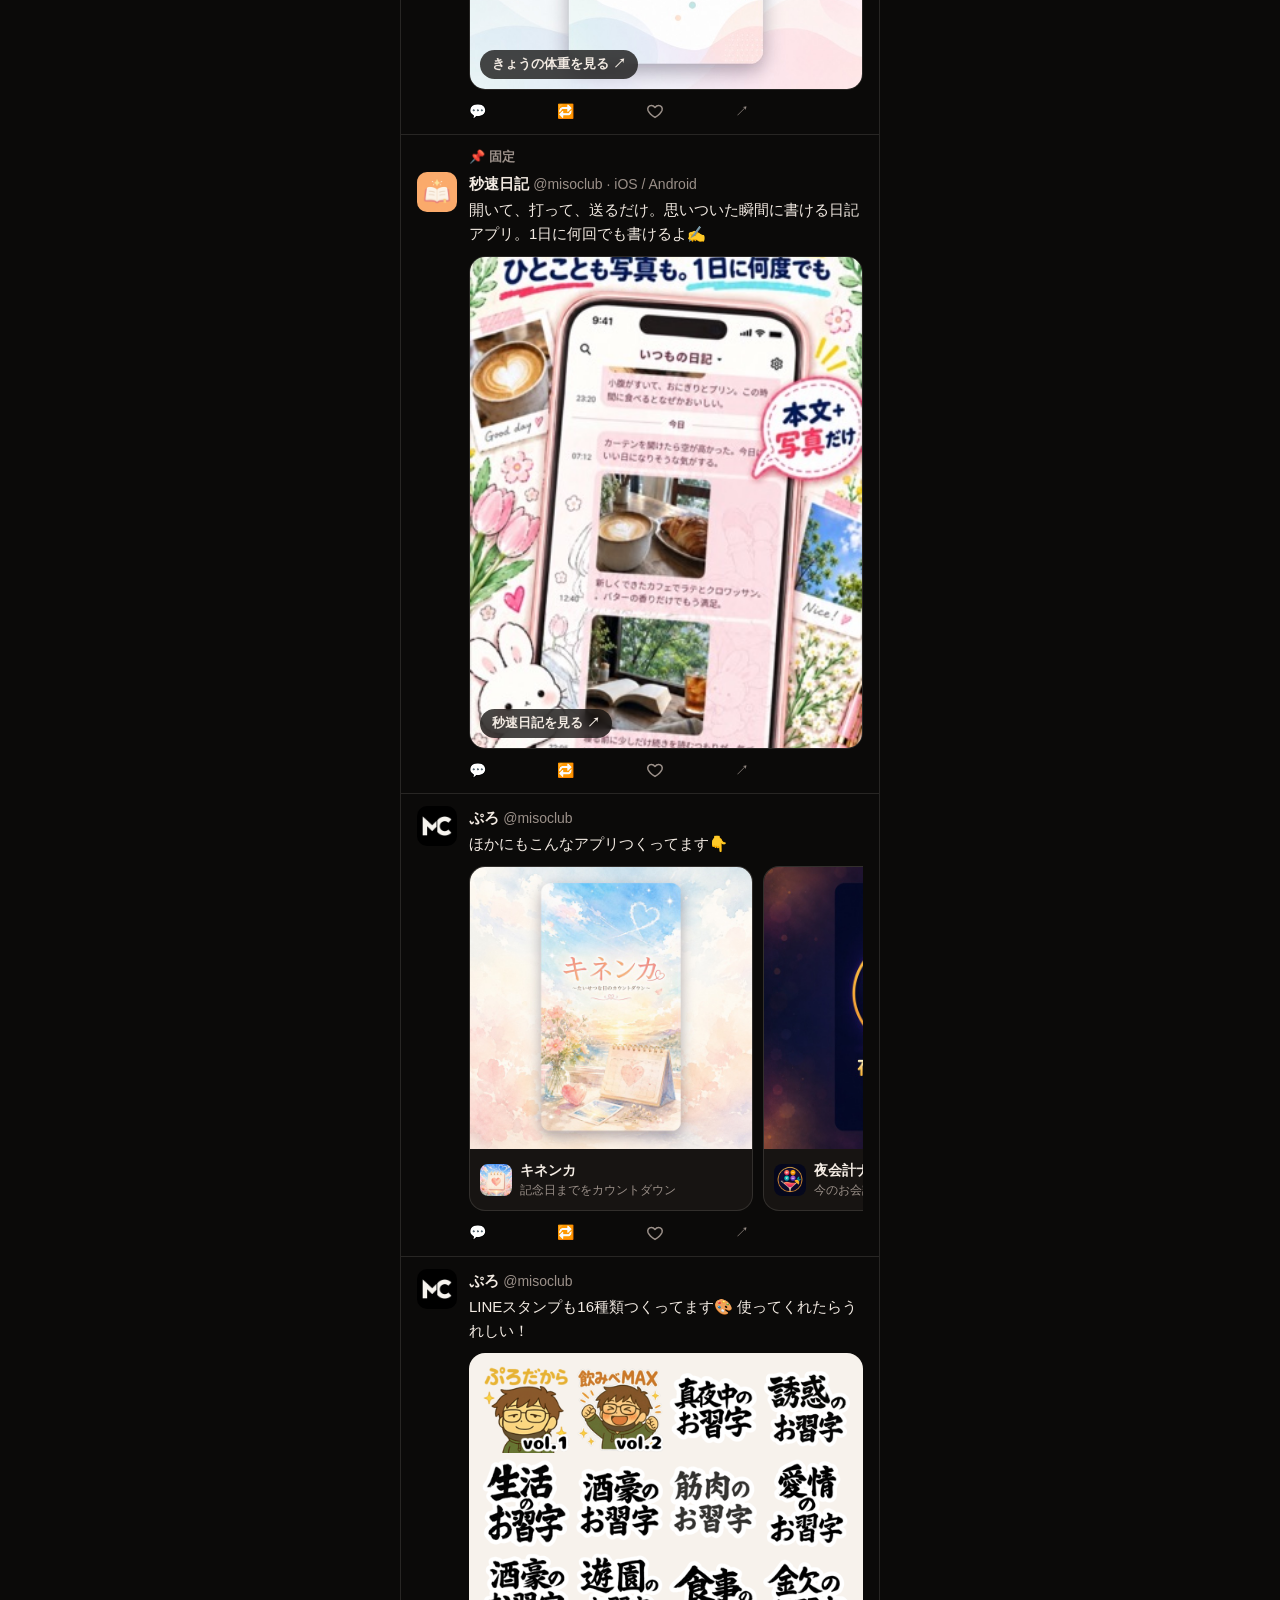
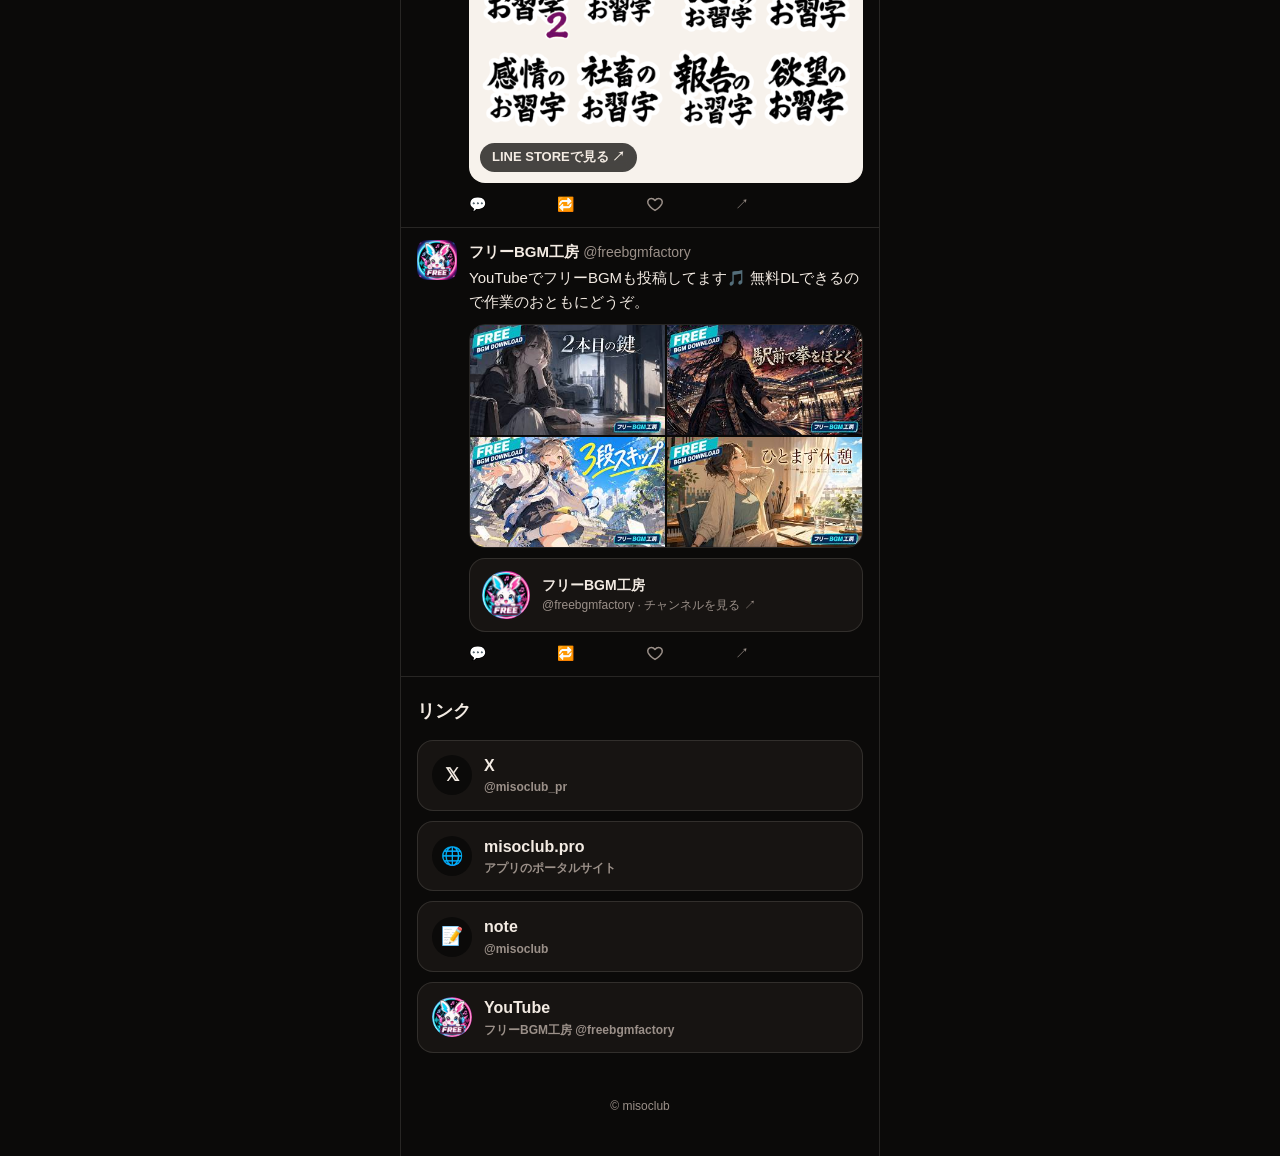
==== commit 5c1c7bec: "chore: starter を docs に反映 [skip actions]" ====
--- a/docs/index.html
+++ b/docs/index.html
@@ -68,7 +68,7 @@
                 <img src="./assets/stage-mio.jpg" alt="MIO のアプリ画面" loading="lazy" />
                 <span class="post__cta">MIOを見る ↗</span>
               </a>
-              <ul class="post__actions" aria-hidden="true"><li>💬</li><li>🔁</li><li class="like">♡</li><li>↗</li></ul>
+              <ul class="post__actions" aria-hidden="true"><li>💬</li><li>🔁</li><li class="like"><svg viewBox="0 0 24 24" width="18" height="18"><path d="M12 20.5s-7.5-4.6-9.3-9.2C1.5 8 3.6 4.5 7.2 4.5c2 0 3.6 1.1 4.8 2.8 1.2-1.7 2.8-2.8 4.8-2.8 3.6 0 5.7 3.5 4.5 6.8-1.8 4.6-9.3 9.2-9.3 9.2z"/></svg></li><li>↗</li></ul>
             </div>
           </div>
         </article>
@@ -85,7 +85,7 @@
                 <img src="./assets/stage-weight.jpg" alt="きょうの体重 のアプリ画面" loading="lazy" />
                 <span class="post__cta">きょうの体重を見る ↗</span>
               </a>
-              <ul class="post__actions" aria-hidden="true"><li>💬</li><li>🔁</li><li class="like">♡</li><li>↗</li></ul>
+              <ul class="post__actions" aria-hidden="true"><li>💬</li><li>🔁</li><li class="like"><svg viewBox="0 0 24 24" width="18" height="18"><path d="M12 20.5s-7.5-4.6-9.3-9.2C1.5 8 3.6 4.5 7.2 4.5c2 0 3.6 1.1 4.8 2.8 1.2-1.7 2.8-2.8 4.8-2.8 3.6 0 5.7 3.5 4.5 6.8-1.8 4.6-9.3 9.2-9.3 9.2z"/></svg></li><li>↗</li></ul>
             </div>
           </div>
         </article>
@@ -102,7 +102,7 @@
                 <img src="./assets/stage-diary.jpg" alt="秒速日記 のアプリ画面" loading="lazy" />
                 <span class="post__cta">秒速日記を見る ↗</span>
               </a>
-              <ul class="post__actions" aria-hidden="true"><li>💬</li><li>🔁</li><li class="like">♡</li><li>↗</li></ul>
+              <ul class="post__actions" aria-hidden="true"><li>💬</li><li>🔁</li><li class="like"><svg viewBox="0 0 24 24" width="18" height="18"><path d="M12 20.5s-7.5-4.6-9.3-9.2C1.5 8 3.6 4.5 7.2 4.5c2 0 3.6 1.1 4.8 2.8 1.2-1.7 2.8-2.8 4.8-2.8 3.6 0 5.7 3.5 4.5 6.8-1.8 4.6-9.3 9.2-9.3 9.2z"/></svg></li><li>↗</li></ul>
             </div>
           </div>
         </article>
@@ -137,7 +137,7 @@
                   </span>
                 </a>
               </div>
-              <ul class="post__actions" aria-hidden="true"><li>💬</li><li>🔁</li><li class="like">♡</li><li>↗</li></ul>
+              <ul class="post__actions" aria-hidden="true"><li>💬</li><li>🔁</li><li class="like"><svg viewBox="0 0 24 24" width="18" height="18"><path d="M12 20.5s-7.5-4.6-9.3-9.2C1.5 8 3.6 4.5 7.2 4.5c2 0 3.6 1.1 4.8 2.8 1.2-1.7 2.8-2.8 4.8-2.8 3.6 0 5.7 3.5 4.5 6.8-1.8 4.6-9.3 9.2-9.3 9.2z"/></svg></li><li>↗</li></ul>
             </div>
           </div>
         </article>
@@ -170,7 +170,7 @@
                 </span>
                 <span class="post__cta">LINE STOREで見る ↗</span>
               </a>
-              <ul class="post__actions" aria-hidden="true"><li>💬</li><li>🔁</li><li class="like">♡</li><li>↗</li></ul>
+              <ul class="post__actions" aria-hidden="true"><li>💬</li><li>🔁</li><li class="like"><svg viewBox="0 0 24 24" width="18" height="18"><path d="M12 20.5s-7.5-4.6-9.3-9.2C1.5 8 3.6 4.5 7.2 4.5c2 0 3.6 1.1 4.8 2.8 1.2-1.7 2.8-2.8 4.8-2.8 3.6 0 5.7 3.5 4.5 6.8-1.8 4.6-9.3 9.2-9.3 9.2z"/></svg></li><li>↗</li></ul>
             </div>
           </div>
         </article>
@@ -200,7 +200,7 @@
                 <img class="yt__icon" src="./assets/yt-channel.jpg" alt="" />
                 <span><b>フリーBGM工房</b><small>@freebgmfactory · チャンネルを見る ↗</small></span>
               </a>
-              <ul class="post__actions" aria-hidden="true"><li>💬</li><li>🔁</li><li class="like">♡</li><li>↗</li></ul>
+              <ul class="post__actions" aria-hidden="true"><li>💬</li><li>🔁</li><li class="like"><svg viewBox="0 0 24 24" width="18" height="18"><path d="M12 20.5s-7.5-4.6-9.3-9.2C1.5 8 3.6 4.5 7.2 4.5c2 0 3.6 1.1 4.8 2.8 1.2-1.7 2.8-2.8 4.8-2.8 3.6 0 5.7 3.5 4.5 6.8-1.8 4.6-9.3 9.2-9.3 9.2z"/></svg></li><li>↗</li></ul>
             </div>
           </div>
         </article>
--- a/docs/style.css
+++ b/docs/style.css
@@ -345,11 +345,14 @@
 
 .post__actions .like {
   cursor: pointer;
+  display: flex;
+  align-items: center;
   transition: transform 0.2s, color 0.2s;
 }
 
 .post__actions .like.is-liked {
   color: #f0577a;
+  fill: currentColor;
   animation: heart 0.45s ease;
 }
 
@@ -607,3 +610,14 @@
   height: 100%;
   border-radius: 50%;
 }
+
+.post__actions .like svg {
+  fill: inherit;
+  stroke: currentColor;
+  stroke-width: 2;
+  stroke-linejoin: round;
+}
+
+.post__actions .like {
+  fill: none;
+}
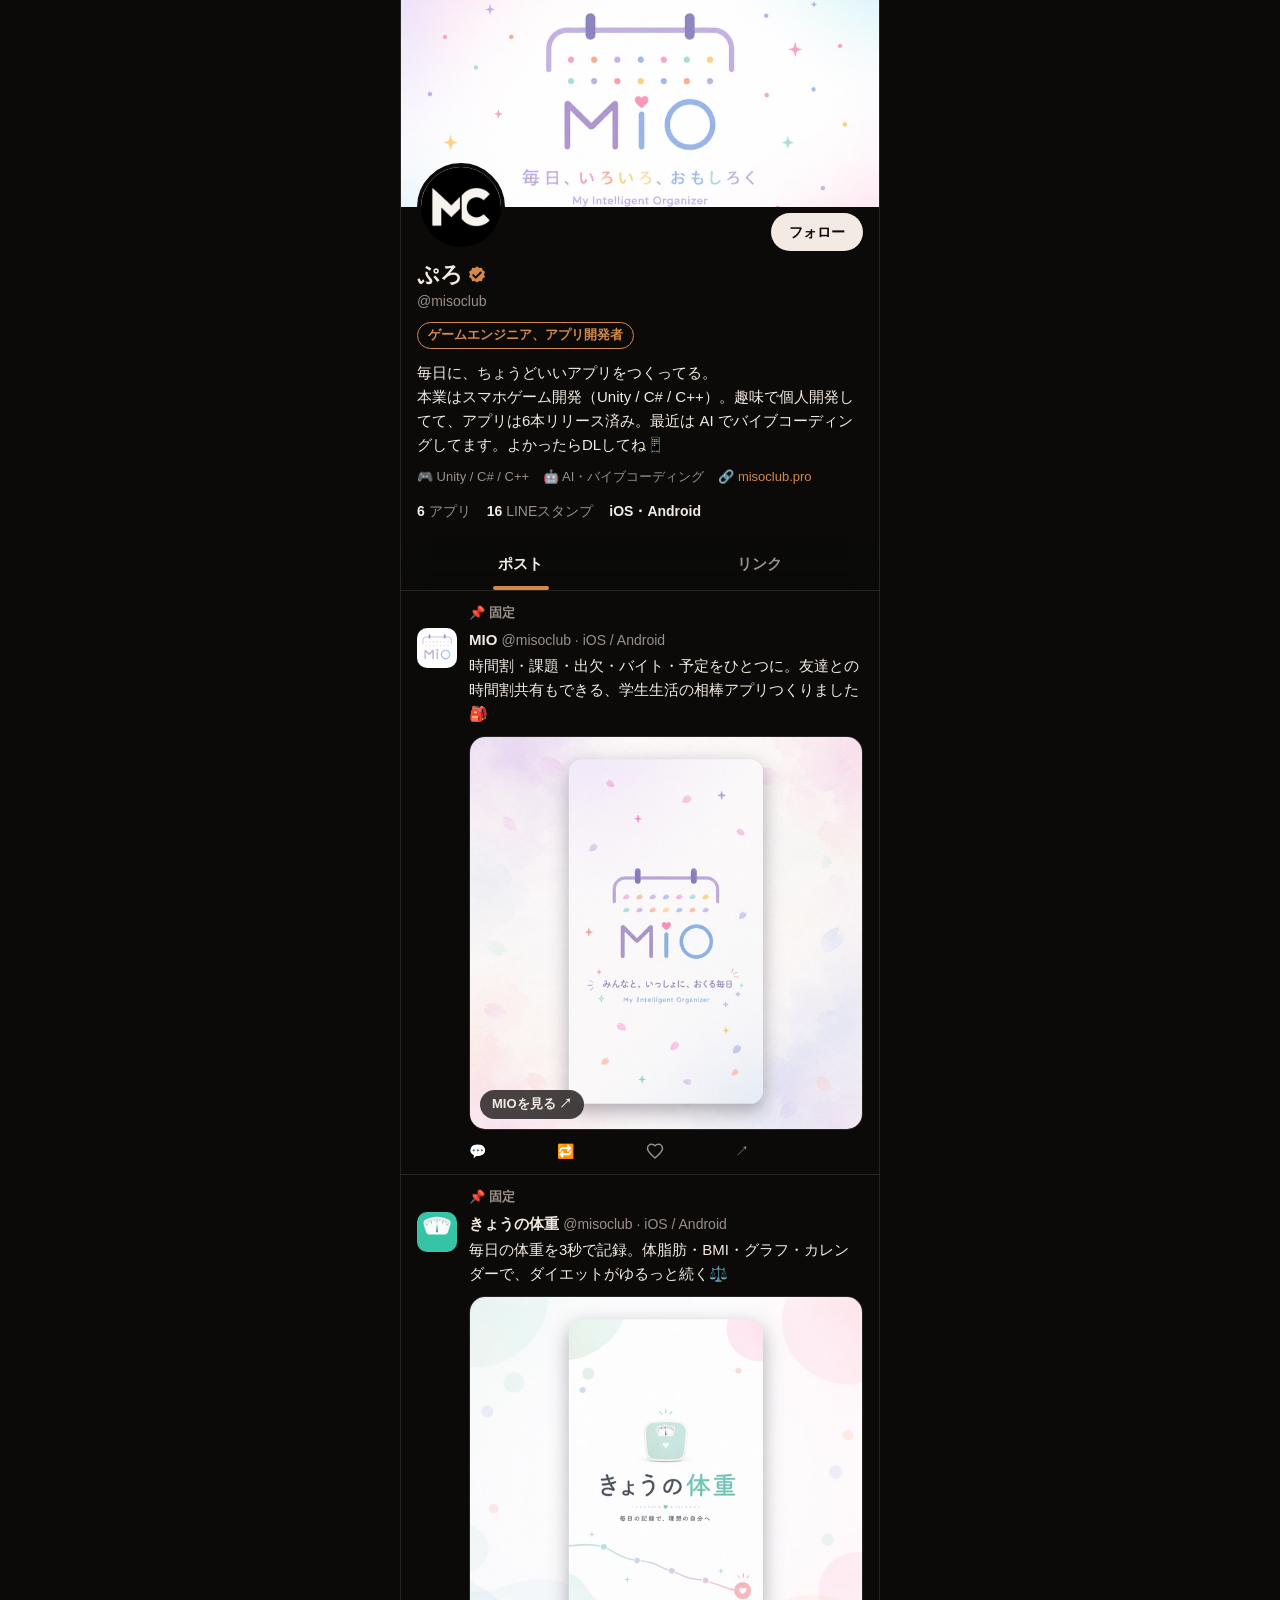
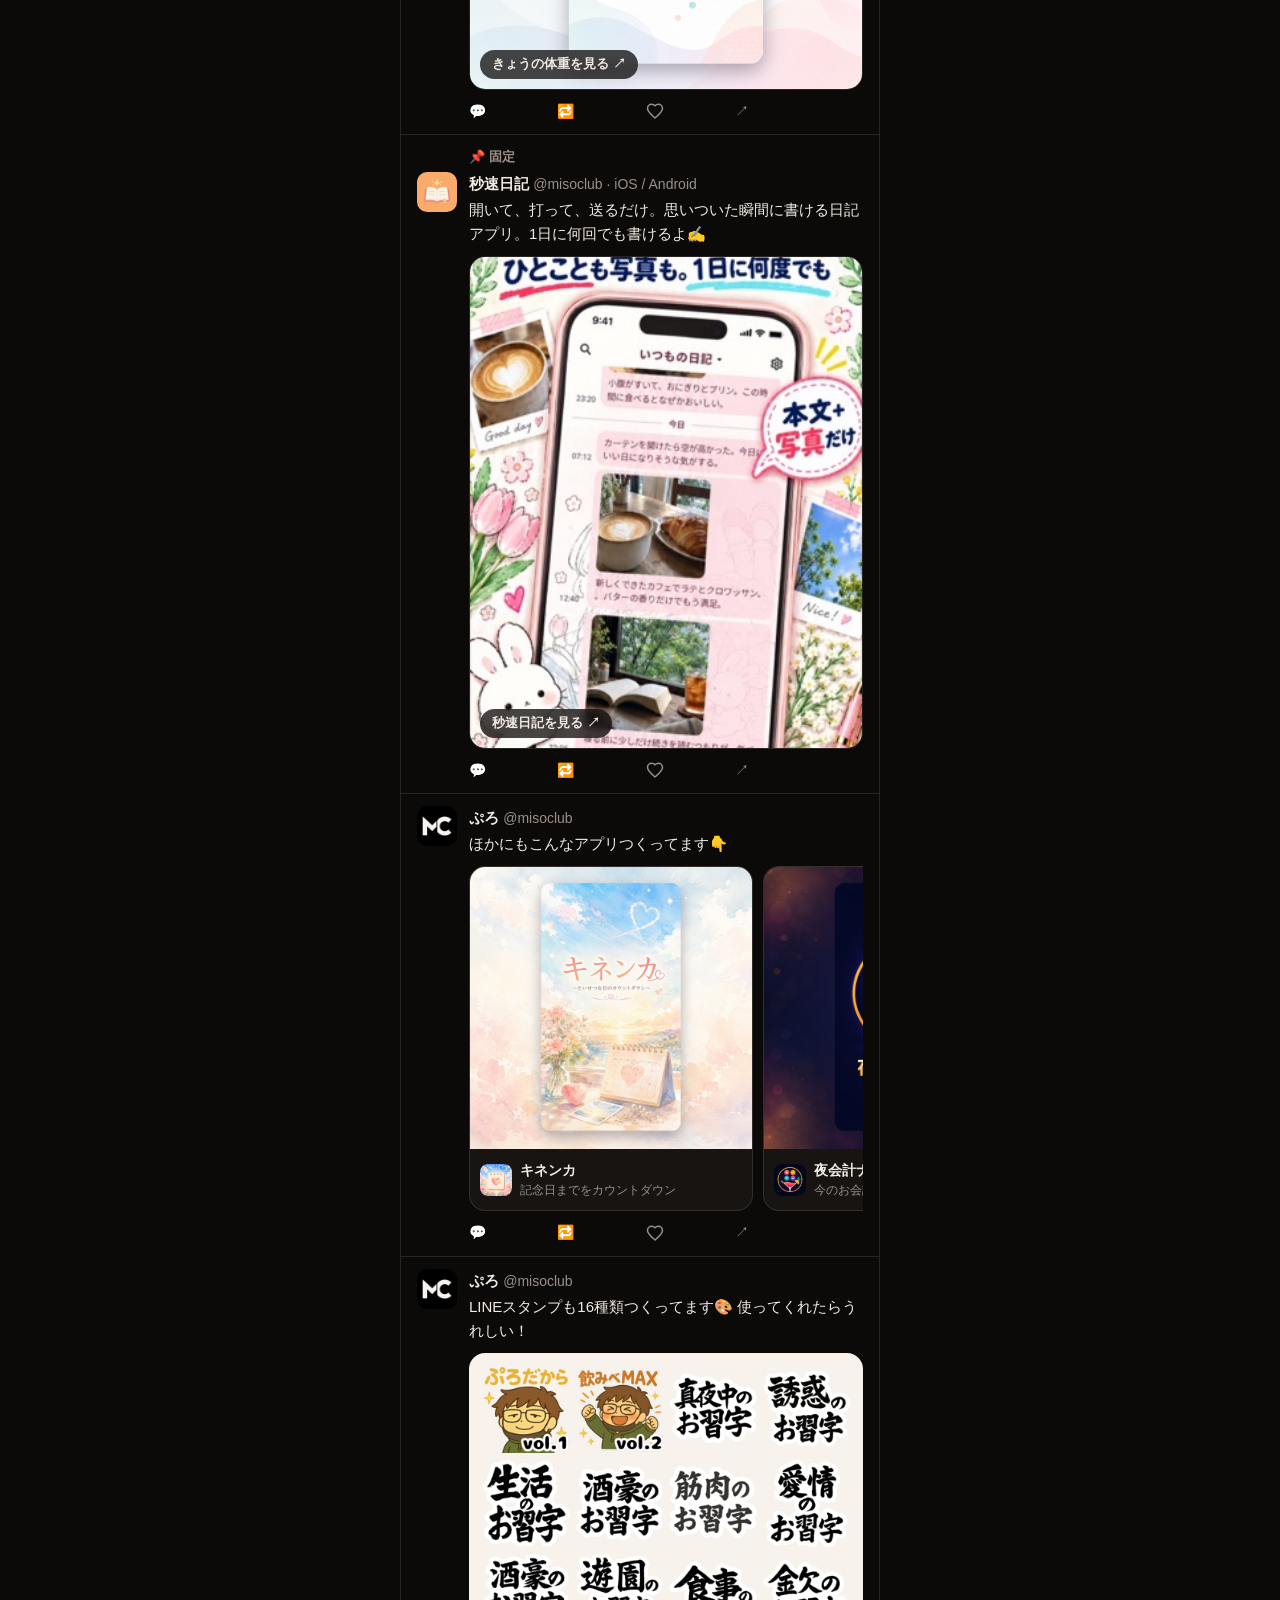
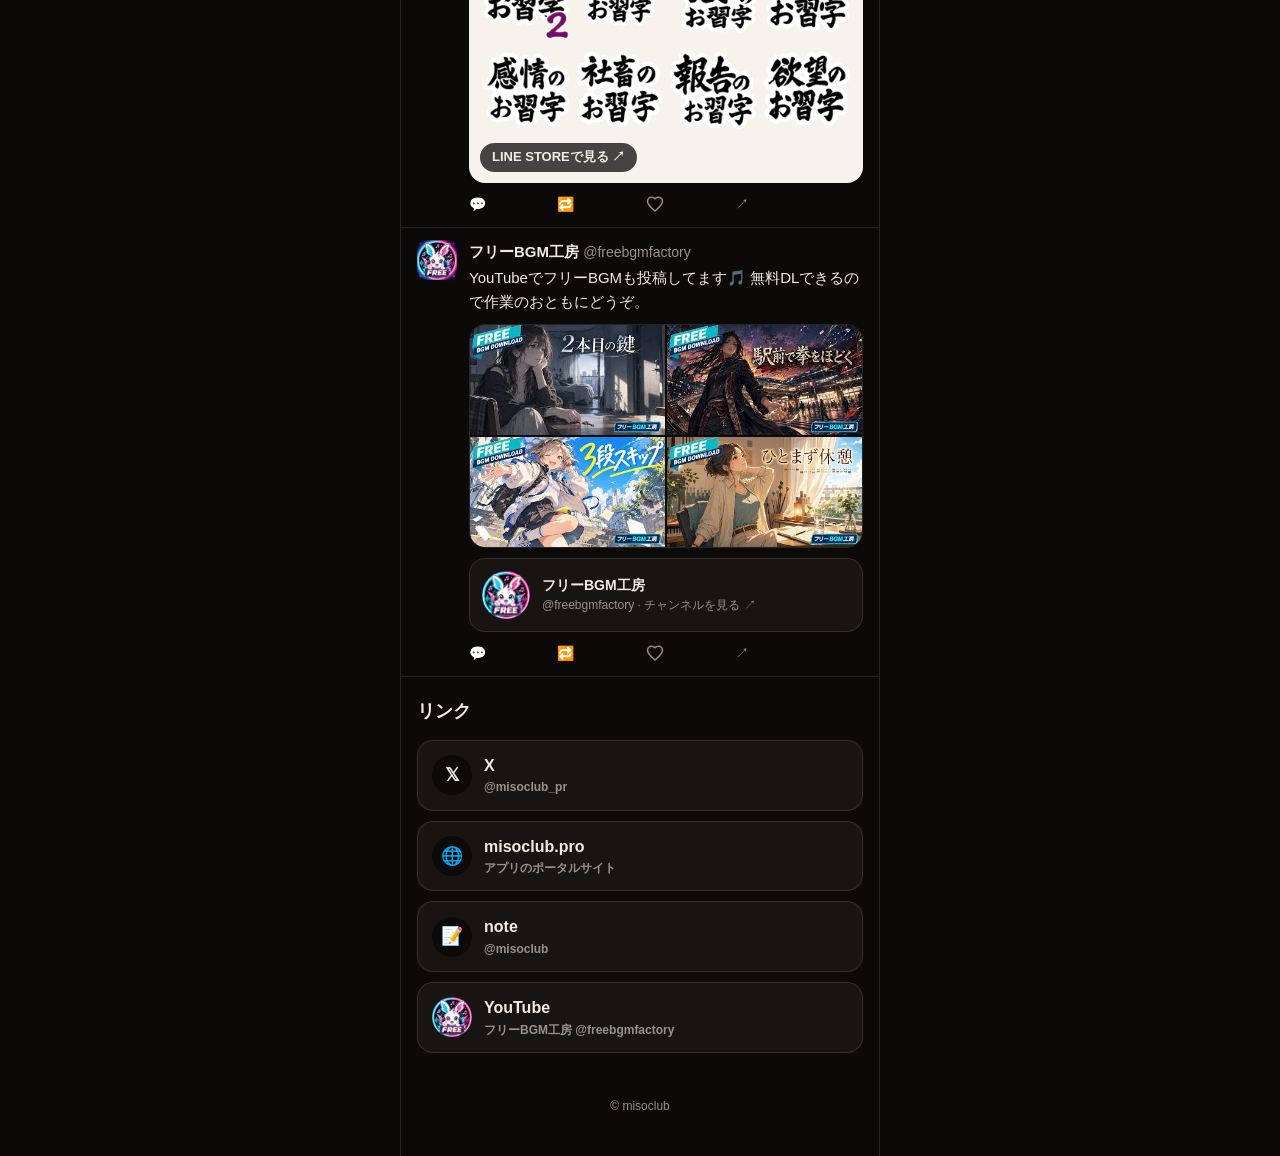
==== commit b20f459f: "chore: starter を docs に反映 [skip actions]" ====
--- a/docs/index.html
+++ b/docs/index.html
@@ -68,7 +68,7 @@
                 <img src="./assets/stage-mio.jpg" alt="MIO のアプリ画面" loading="lazy" />
                 <span class="post__cta">MIOを見る ↗</span>
               </a>
-              <ul class="post__actions" aria-hidden="true"><li>💬</li><li>🔁</li><li class="like"><svg viewBox="0 0 24 24" width="18" height="18"><path d="M12 20.5s-7.5-4.6-9.3-9.2C1.5 8 3.6 4.5 7.2 4.5c2 0 3.6 1.1 4.8 2.8 1.2-1.7 2.8-2.8 4.8-2.8 3.6 0 5.7 3.5 4.5 6.8-1.8 4.6-9.3 9.2-9.3 9.2z"/></svg></li><li>↗</li></ul>
+              <ul class="post__actions" aria-hidden="true"><li>💬</li><li>🔁</li><li class="like"><svg viewBox="0 0 24 24" width="18" height="18"><path d="M12 21.35l-1.45-1.32C5.4 15.36 2 12.28 2 8.5 2 5.42 4.42 3 7.5 3c1.74 0 3.41.81 4.5 2.09C13.09 3.81 14.76 3 16.5 3 19.58 3 22 5.42 22 8.5c0 3.78-3.4 6.86-8.55 11.54L12 21.35z"/></svg></li><li>↗</li></ul>
             </div>
           </div>
         </article>
@@ -85,7 +85,7 @@
                 <img src="./assets/stage-weight.jpg" alt="きょうの体重 のアプリ画面" loading="lazy" />
                 <span class="post__cta">きょうの体重を見る ↗</span>
               </a>
-              <ul class="post__actions" aria-hidden="true"><li>💬</li><li>🔁</li><li class="like"><svg viewBox="0 0 24 24" width="18" height="18"><path d="M12 20.5s-7.5-4.6-9.3-9.2C1.5 8 3.6 4.5 7.2 4.5c2 0 3.6 1.1 4.8 2.8 1.2-1.7 2.8-2.8 4.8-2.8 3.6 0 5.7 3.5 4.5 6.8-1.8 4.6-9.3 9.2-9.3 9.2z"/></svg></li><li>↗</li></ul>
+              <ul class="post__actions" aria-hidden="true"><li>💬</li><li>🔁</li><li class="like"><svg viewBox="0 0 24 24" width="18" height="18"><path d="M12 21.35l-1.45-1.32C5.4 15.36 2 12.28 2 8.5 2 5.42 4.42 3 7.5 3c1.74 0 3.41.81 4.5 2.09C13.09 3.81 14.76 3 16.5 3 19.58 3 22 5.42 22 8.5c0 3.78-3.4 6.86-8.55 11.54L12 21.35z"/></svg></li><li>↗</li></ul>
             </div>
           </div>
         </article>
@@ -102,7 +102,7 @@
                 <img src="./assets/stage-diary.jpg" alt="秒速日記 のアプリ画面" loading="lazy" />
                 <span class="post__cta">秒速日記を見る ↗</span>
               </a>
-              <ul class="post__actions" aria-hidden="true"><li>💬</li><li>🔁</li><li class="like"><svg viewBox="0 0 24 24" width="18" height="18"><path d="M12 20.5s-7.5-4.6-9.3-9.2C1.5 8 3.6 4.5 7.2 4.5c2 0 3.6 1.1 4.8 2.8 1.2-1.7 2.8-2.8 4.8-2.8 3.6 0 5.7 3.5 4.5 6.8-1.8 4.6-9.3 9.2-9.3 9.2z"/></svg></li><li>↗</li></ul>
+              <ul class="post__actions" aria-hidden="true"><li>💬</li><li>🔁</li><li class="like"><svg viewBox="0 0 24 24" width="18" height="18"><path d="M12 21.35l-1.45-1.32C5.4 15.36 2 12.28 2 8.5 2 5.42 4.42 3 7.5 3c1.74 0 3.41.81 4.5 2.09C13.09 3.81 14.76 3 16.5 3 19.58 3 22 5.42 22 8.5c0 3.78-3.4 6.86-8.55 11.54L12 21.35z"/></svg></li><li>↗</li></ul>
             </div>
           </div>
         </article>
@@ -137,7 +137,7 @@
                   </span>
                 </a>
               </div>
-              <ul class="post__actions" aria-hidden="true"><li>💬</li><li>🔁</li><li class="like"><svg viewBox="0 0 24 24" width="18" height="18"><path d="M12 20.5s-7.5-4.6-9.3-9.2C1.5 8 3.6 4.5 7.2 4.5c2 0 3.6 1.1 4.8 2.8 1.2-1.7 2.8-2.8 4.8-2.8 3.6 0 5.7 3.5 4.5 6.8-1.8 4.6-9.3 9.2-9.3 9.2z"/></svg></li><li>↗</li></ul>
+              <ul class="post__actions" aria-hidden="true"><li>💬</li><li>🔁</li><li class="like"><svg viewBox="0 0 24 24" width="18" height="18"><path d="M12 21.35l-1.45-1.32C5.4 15.36 2 12.28 2 8.5 2 5.42 4.42 3 7.5 3c1.74 0 3.41.81 4.5 2.09C13.09 3.81 14.76 3 16.5 3 19.58 3 22 5.42 22 8.5c0 3.78-3.4 6.86-8.55 11.54L12 21.35z"/></svg></li><li>↗</li></ul>
             </div>
           </div>
         </article>
@@ -170,7 +170,7 @@
                 </span>
                 <span class="post__cta">LINE STOREで見る ↗</span>
               </a>
-              <ul class="post__actions" aria-hidden="true"><li>💬</li><li>🔁</li><li class="like"><svg viewBox="0 0 24 24" width="18" height="18"><path d="M12 20.5s-7.5-4.6-9.3-9.2C1.5 8 3.6 4.5 7.2 4.5c2 0 3.6 1.1 4.8 2.8 1.2-1.7 2.8-2.8 4.8-2.8 3.6 0 5.7 3.5 4.5 6.8-1.8 4.6-9.3 9.2-9.3 9.2z"/></svg></li><li>↗</li></ul>
+              <ul class="post__actions" aria-hidden="true"><li>💬</li><li>🔁</li><li class="like"><svg viewBox="0 0 24 24" width="18" height="18"><path d="M12 21.35l-1.45-1.32C5.4 15.36 2 12.28 2 8.5 2 5.42 4.42 3 7.5 3c1.74 0 3.41.81 4.5 2.09C13.09 3.81 14.76 3 16.5 3 19.58 3 22 5.42 22 8.5c0 3.78-3.4 6.86-8.55 11.54L12 21.35z"/></svg></li><li>↗</li></ul>
             </div>
           </div>
         </article>
@@ -200,7 +200,7 @@
                 <img class="yt__icon" src="./assets/yt-channel.jpg" alt="" />
                 <span><b>フリーBGM工房</b><small>@freebgmfactory · チャンネルを見る ↗</small></span>
               </a>
-              <ul class="post__actions" aria-hidden="true"><li>💬</li><li>🔁</li><li class="like"><svg viewBox="0 0 24 24" width="18" height="18"><path d="M12 20.5s-7.5-4.6-9.3-9.2C1.5 8 3.6 4.5 7.2 4.5c2 0 3.6 1.1 4.8 2.8 1.2-1.7 2.8-2.8 4.8-2.8 3.6 0 5.7 3.5 4.5 6.8-1.8 4.6-9.3 9.2-9.3 9.2z"/></svg></li><li>↗</li></ul>
+              <ul class="post__actions" aria-hidden="true"><li>💬</li><li>🔁</li><li class="like"><svg viewBox="0 0 24 24" width="18" height="18"><path d="M12 21.35l-1.45-1.32C5.4 15.36 2 12.28 2 8.5 2 5.42 4.42 3 7.5 3c1.74 0 3.41.81 4.5 2.09C13.09 3.81 14.76 3 16.5 3 19.58 3 22 5.42 22 8.5c0 3.78-3.4 6.86-8.55 11.54L12 21.35z"/></svg></li><li>↗</li></ul>
             </div>
           </div>
         </article>
--- a/docs/style.css
+++ b/docs/style.css
@@ -351,8 +351,6 @@
 }
 
 .post__actions .like.is-liked {
-  color: #f0577a;
-  fill: currentColor;
   animation: heart 0.45s ease;
 }
 
@@ -612,12 +610,18 @@
 }
 
 .post__actions .like svg {
-  fill: inherit;
-  stroke: currentColor;
+  display: block;
+  overflow: visible;
+}
+
+.post__actions .like path {
+  fill: transparent;
+  stroke: #9b9089;
   stroke-width: 2;
   stroke-linejoin: round;
 }
 
-.post__actions .like {
-  fill: none;
-}
+.post__actions .like.is-liked path {
+  fill: #f0577a;
+  stroke: #f0577a;
+}
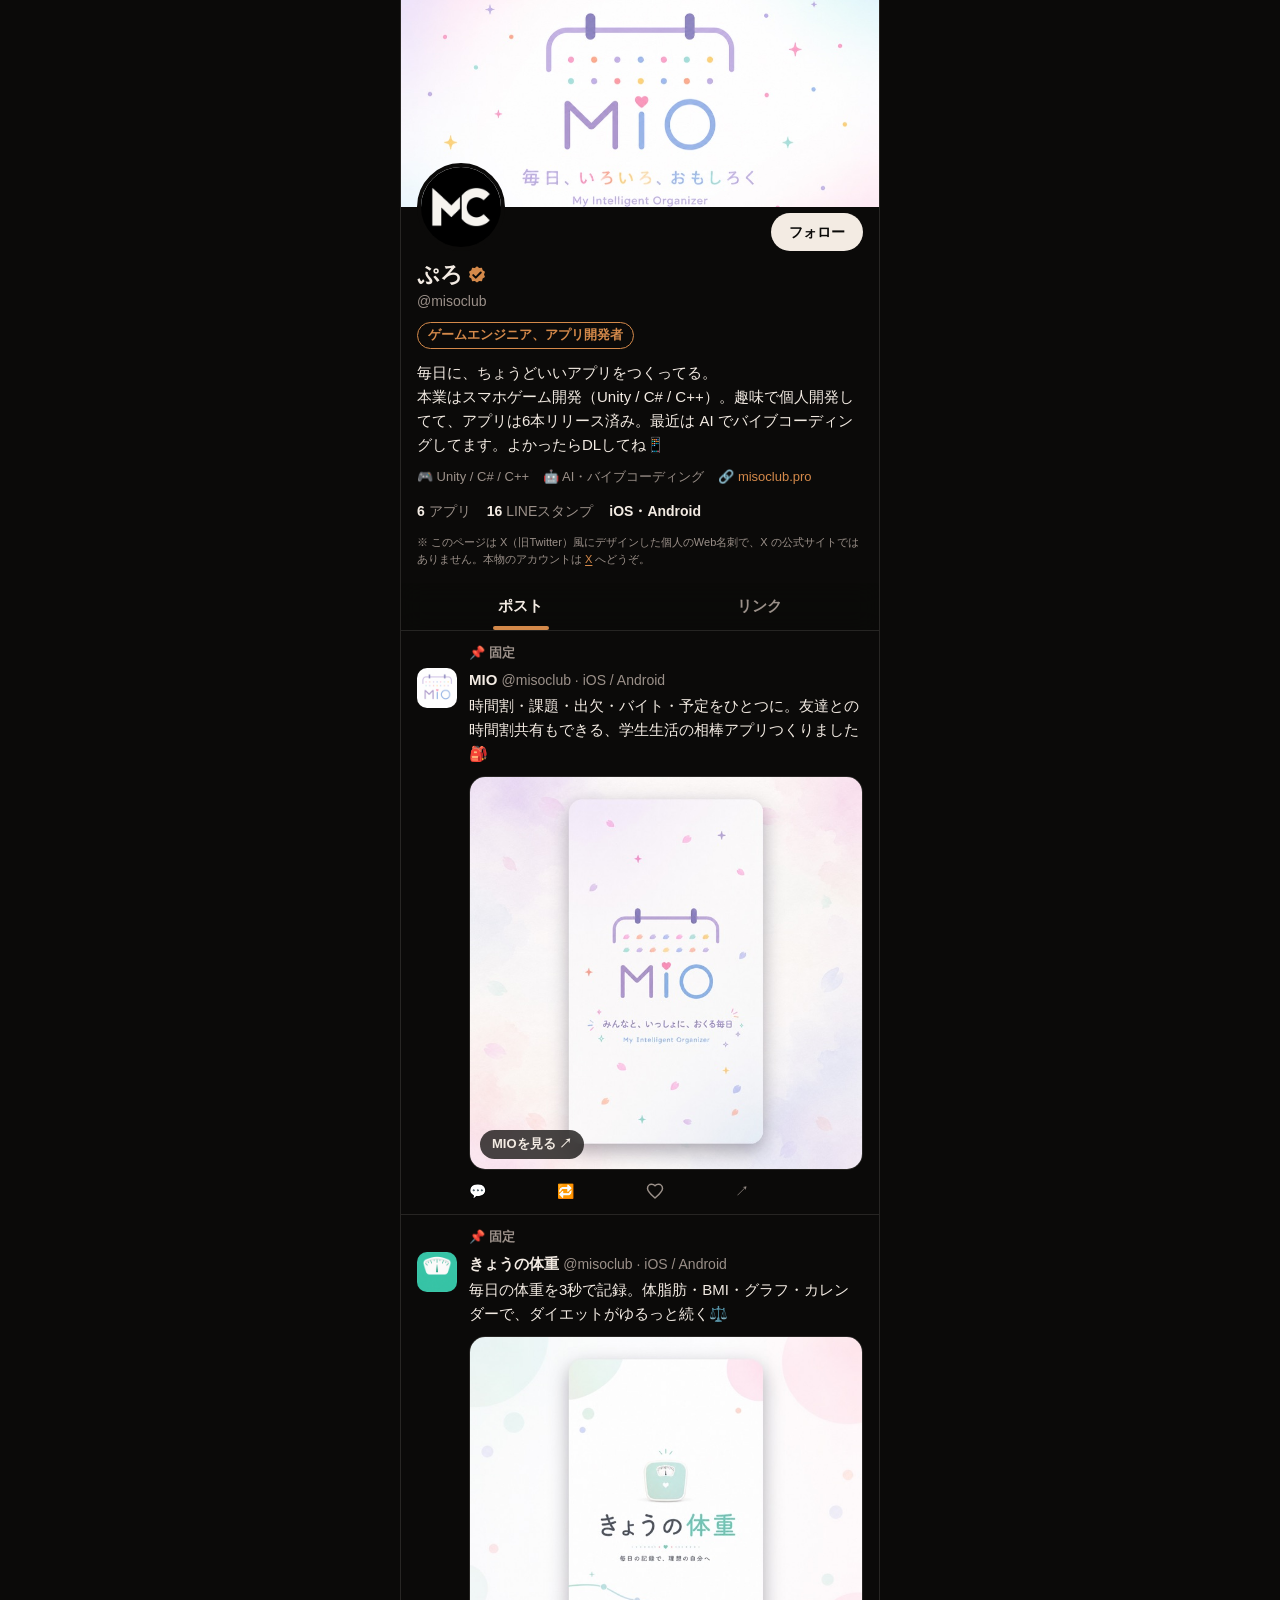
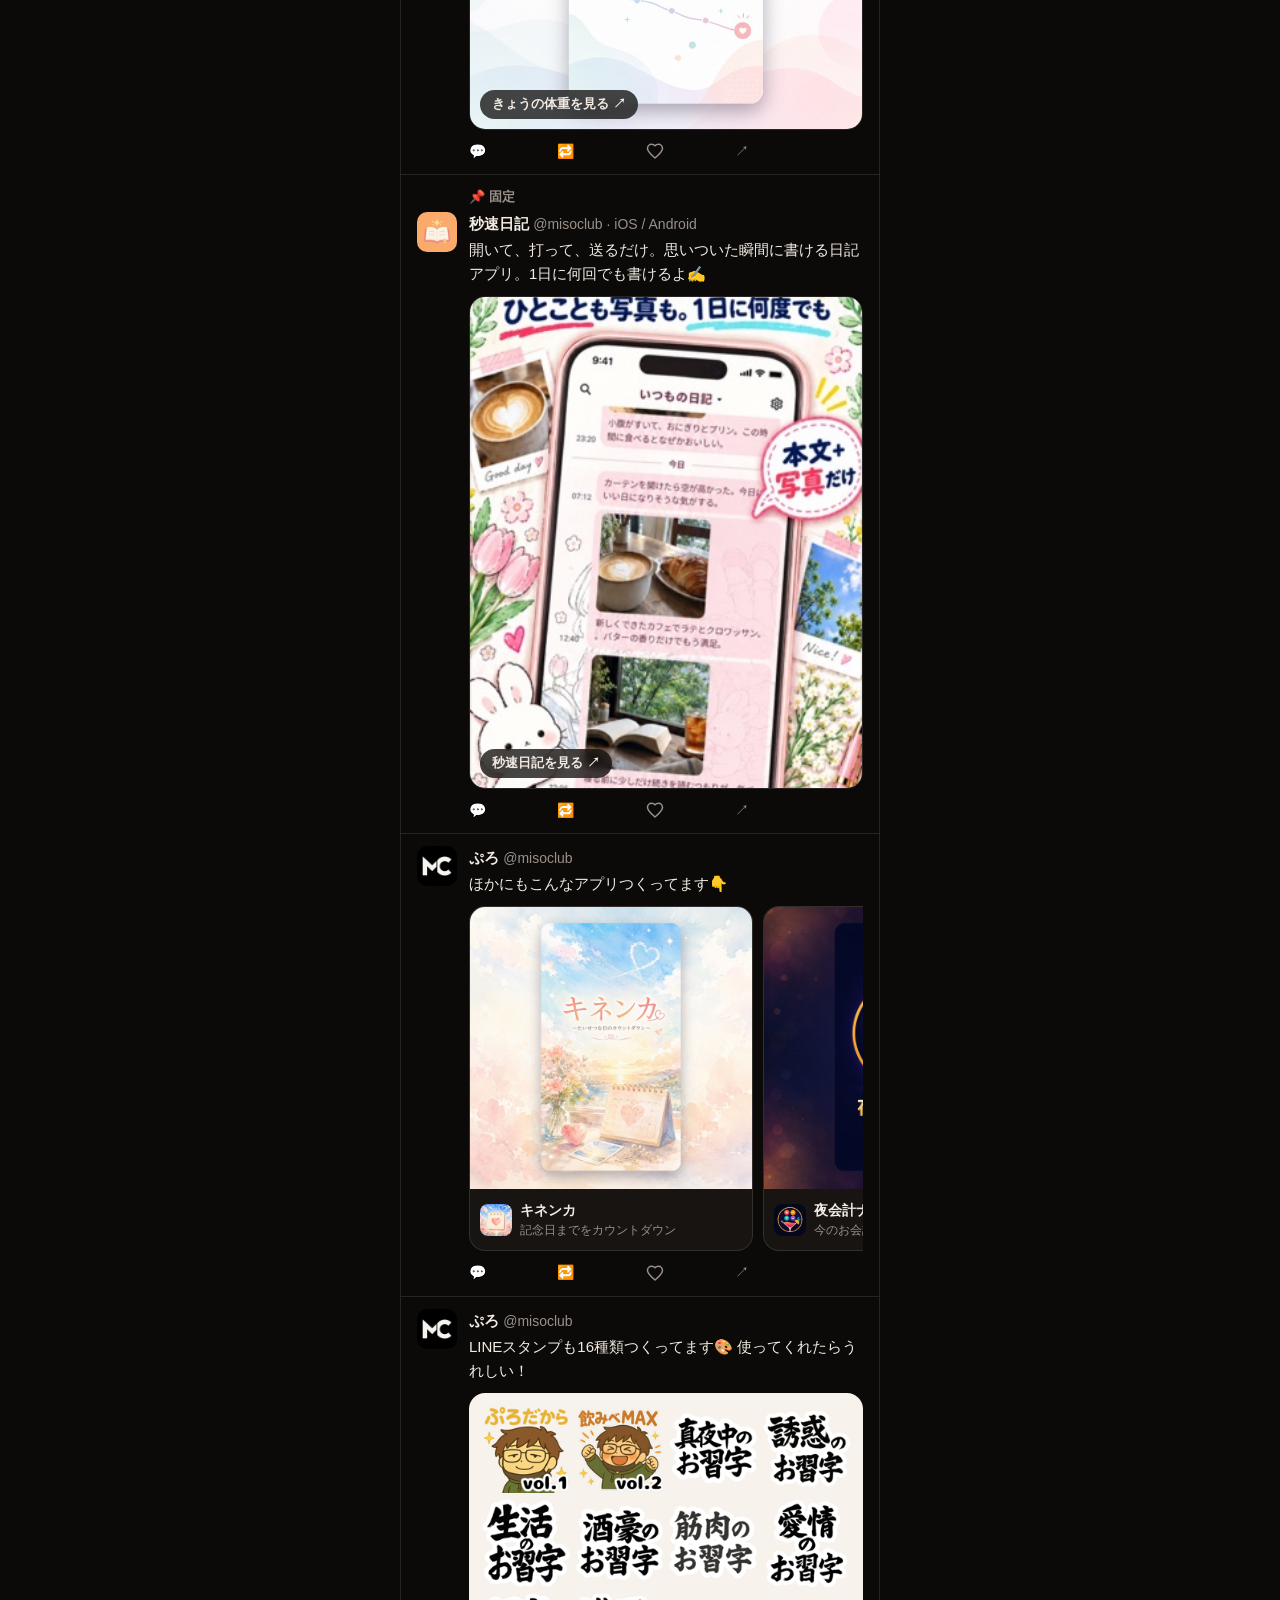
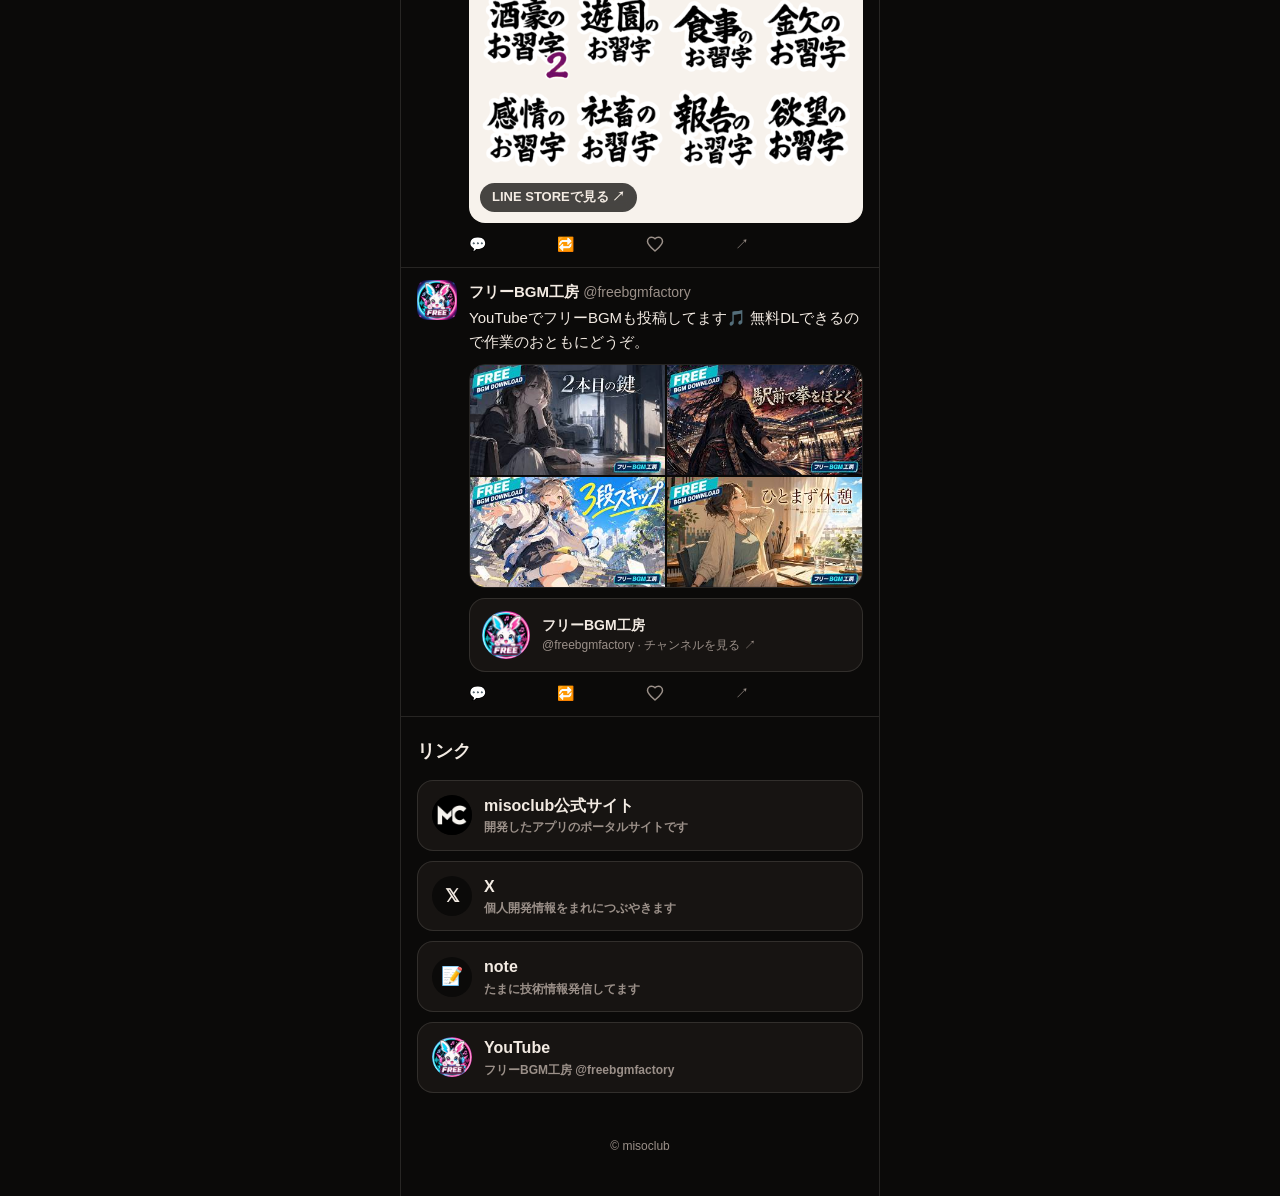
==== commit aed3c93f: "chore: starter を docs に反映 [skip actions]" ====
--- a/docs/index.html
+++ b/docs/index.html
@@ -46,13 +46,16 @@
           <li><strong data-count="16">16</strong> LINEスタンプ</li>
           <li><strong>iOS・Android</strong></li>
         </ul>
+
+        <p class="notice">※ このページは X（旧Twitter）風にデザインした個人のWeb名刺で、X の公式サイトではありません。本物のアカウントは <a href="https://x.com/misoclub_pr" target="_blank" rel="noopener">X</a> へどうぞ。</p>
       </section>
 
       <!-- タブ -->
-      <nav class="tabs" aria-label="セクション">
-        <a class="tabs__item is-active" href="#timeline">ポスト</a>
-        <a class="tabs__item" href="#links">リンク</a>
+      <nav class="tabs" role="tablist" aria-label="表示切り替え">
+        <button class="tabs__item is-active" type="button" role="tab" aria-selected="true" aria-controls="panel-posts">ポスト</button>
+        <button class="tabs__item" type="button" role="tab" aria-selected="false" aria-controls="panel-links">リンク</button>
       </nav>
+      <div class="panel" id="panel-posts" role="tabpanel">
 
       <!-- タイムライン -->
       <section class="timeline" id="timeline" aria-label="タイムライン">
@@ -68,7 +71,7 @@
                 <img src="./assets/stage-mio.jpg" alt="MIO のアプリ画面" loading="lazy" />
                 <span class="post__cta">MIOを見る ↗</span>
               </a>
-              <ul class="post__actions" aria-hidden="true"><li>💬</li><li>🔁</li><li class="like"><svg viewBox="0 0 24 24" width="18" height="18"><path d="M12 21.35l-1.45-1.32C5.4 15.36 2 12.28 2 8.5 2 5.42 4.42 3 7.5 3c1.74 0 3.41.81 4.5 2.09C13.09 3.81 14.76 3 16.5 3 19.58 3 22 5.42 22 8.5c0 3.78-3.4 6.86-8.55 11.54L12 21.35z"/></svg></li><li>↗</li></ul>
+              <ul class="post__actions"><li class="reply" role="button" aria-label="リプライ">💬</li><li class="repost" role="button" aria-label="リポスト"><span class="repost__icon">🔁</span></li><li class="like" role="button" aria-label="いいね"><svg viewBox="0 0 24 24" width="18" height="18"><path d="M12 21.35l-1.45-1.32C5.4 15.36 2 12.28 2 8.5 2 5.42 4.42 3 7.5 3c1.74 0 3.41.81 4.5 2.09C13.09 3.81 14.76 3 16.5 3 19.58 3 22 5.42 22 8.5c0 3.78-3.4 6.86-8.55 11.54L12 21.35z"/></svg></li><li class="share" role="button" aria-label="共有">↗</li></ul>
             </div>
           </div>
         </article>
@@ -85,7 +88,7 @@
                 <img src="./assets/stage-weight.jpg" alt="きょうの体重 のアプリ画面" loading="lazy" />
                 <span class="post__cta">きょうの体重を見る ↗</span>
               </a>
-              <ul class="post__actions" aria-hidden="true"><li>💬</li><li>🔁</li><li class="like"><svg viewBox="0 0 24 24" width="18" height="18"><path d="M12 21.35l-1.45-1.32C5.4 15.36 2 12.28 2 8.5 2 5.42 4.42 3 7.5 3c1.74 0 3.41.81 4.5 2.09C13.09 3.81 14.76 3 16.5 3 19.58 3 22 5.42 22 8.5c0 3.78-3.4 6.86-8.55 11.54L12 21.35z"/></svg></li><li>↗</li></ul>
+              <ul class="post__actions"><li class="reply" role="button" aria-label="リプライ">💬</li><li class="repost" role="button" aria-label="リポスト"><span class="repost__icon">🔁</span></li><li class="like" role="button" aria-label="いいね"><svg viewBox="0 0 24 24" width="18" height="18"><path d="M12 21.35l-1.45-1.32C5.4 15.36 2 12.28 2 8.5 2 5.42 4.42 3 7.5 3c1.74 0 3.41.81 4.5 2.09C13.09 3.81 14.76 3 16.5 3 19.58 3 22 5.42 22 8.5c0 3.78-3.4 6.86-8.55 11.54L12 21.35z"/></svg></li><li class="share" role="button" aria-label="共有">↗</li></ul>
             </div>
           </div>
         </article>
@@ -102,7 +105,7 @@
                 <img src="./assets/stage-diary.jpg" alt="秒速日記 のアプリ画面" loading="lazy" />
                 <span class="post__cta">秒速日記を見る ↗</span>
               </a>
-              <ul class="post__actions" aria-hidden="true"><li>💬</li><li>🔁</li><li class="like"><svg viewBox="0 0 24 24" width="18" height="18"><path d="M12 21.35l-1.45-1.32C5.4 15.36 2 12.28 2 8.5 2 5.42 4.42 3 7.5 3c1.74 0 3.41.81 4.5 2.09C13.09 3.81 14.76 3 16.5 3 19.58 3 22 5.42 22 8.5c0 3.78-3.4 6.86-8.55 11.54L12 21.35z"/></svg></li><li>↗</li></ul>
+              <ul class="post__actions"><li class="reply" role="button" aria-label="リプライ">💬</li><li class="repost" role="button" aria-label="リポスト"><span class="repost__icon">🔁</span></li><li class="like" role="button" aria-label="いいね"><svg viewBox="0 0 24 24" width="18" height="18"><path d="M12 21.35l-1.45-1.32C5.4 15.36 2 12.28 2 8.5 2 5.42 4.42 3 7.5 3c1.74 0 3.41.81 4.5 2.09C13.09 3.81 14.76 3 16.5 3 19.58 3 22 5.42 22 8.5c0 3.78-3.4 6.86-8.55 11.54L12 21.35z"/></svg></li><li class="share" role="button" aria-label="共有">↗</li></ul>
             </div>
           </div>
         </article>
@@ -137,7 +140,7 @@
                   </span>
                 </a>
               </div>
-              <ul class="post__actions" aria-hidden="true"><li>💬</li><li>🔁</li><li class="like"><svg viewBox="0 0 24 24" width="18" height="18"><path d="M12 21.35l-1.45-1.32C5.4 15.36 2 12.28 2 8.5 2 5.42 4.42 3 7.5 3c1.74 0 3.41.81 4.5 2.09C13.09 3.81 14.76 3 16.5 3 19.58 3 22 5.42 22 8.5c0 3.78-3.4 6.86-8.55 11.54L12 21.35z"/></svg></li><li>↗</li></ul>
+              <ul class="post__actions"><li class="reply" role="button" aria-label="リプライ">💬</li><li class="repost" role="button" aria-label="リポスト"><span class="repost__icon">🔁</span></li><li class="like" role="button" aria-label="いいね"><svg viewBox="0 0 24 24" width="18" height="18"><path d="M12 21.35l-1.45-1.32C5.4 15.36 2 12.28 2 8.5 2 5.42 4.42 3 7.5 3c1.74 0 3.41.81 4.5 2.09C13.09 3.81 14.76 3 16.5 3 19.58 3 22 5.42 22 8.5c0 3.78-3.4 6.86-8.55 11.54L12 21.35z"/></svg></li><li class="share" role="button" aria-label="共有">↗</li></ul>
             </div>
           </div>
         </article>
@@ -170,7 +173,7 @@
                 </span>
                 <span class="post__cta">LINE STOREで見る ↗</span>
               </a>
-              <ul class="post__actions" aria-hidden="true"><li>💬</li><li>🔁</li><li class="like"><svg viewBox="0 0 24 24" width="18" height="18"><path d="M12 21.35l-1.45-1.32C5.4 15.36 2 12.28 2 8.5 2 5.42 4.42 3 7.5 3c1.74 0 3.41.81 4.5 2.09C13.09 3.81 14.76 3 16.5 3 19.58 3 22 5.42 22 8.5c0 3.78-3.4 6.86-8.55 11.54L12 21.35z"/></svg></li><li>↗</li></ul>
+              <ul class="post__actions"><li class="reply" role="button" aria-label="リプライ">💬</li><li class="repost" role="button" aria-label="リポスト"><span class="repost__icon">🔁</span></li><li class="like" role="button" aria-label="いいね"><svg viewBox="0 0 24 24" width="18" height="18"><path d="M12 21.35l-1.45-1.32C5.4 15.36 2 12.28 2 8.5 2 5.42 4.42 3 7.5 3c1.74 0 3.41.81 4.5 2.09C13.09 3.81 14.76 3 16.5 3 19.58 3 22 5.42 22 8.5c0 3.78-3.4 6.86-8.55 11.54L12 21.35z"/></svg></li><li class="share" role="button" aria-label="共有">↗</li></ul>
             </div>
           </div>
         </article>
@@ -200,7 +203,7 @@
                 <img class="yt__icon" src="./assets/yt-channel.jpg" alt="" />
                 <span><b>フリーBGM工房</b><small>@freebgmfactory · チャンネルを見る ↗</small></span>
               </a>
-              <ul class="post__actions" aria-hidden="true"><li>💬</li><li>🔁</li><li class="like"><svg viewBox="0 0 24 24" width="18" height="18"><path d="M12 21.35l-1.45-1.32C5.4 15.36 2 12.28 2 8.5 2 5.42 4.42 3 7.5 3c1.74 0 3.41.81 4.5 2.09C13.09 3.81 14.76 3 16.5 3 19.58 3 22 5.42 22 8.5c0 3.78-3.4 6.86-8.55 11.54L12 21.35z"/></svg></li><li>↗</li></ul>
+              <ul class="post__actions"><li class="reply" role="button" aria-label="リプライ">💬</li><li class="repost" role="button" aria-label="リポスト"><span class="repost__icon">🔁</span></li><li class="like" role="button" aria-label="いいね"><svg viewBox="0 0 24 24" width="18" height="18"><path d="M12 21.35l-1.45-1.32C5.4 15.36 2 12.28 2 8.5 2 5.42 4.42 3 7.5 3c1.74 0 3.41.81 4.5 2.09C13.09 3.81 14.76 3 16.5 3 19.58 3 22 5.42 22 8.5c0 3.78-3.4 6.86-8.55 11.54L12 21.35z"/></svg></li><li class="share" role="button" aria-label="共有">↗</li></ul>
             </div>
           </div>
         </article>
@@ -209,11 +212,15 @@
       <!-- リンク -->
       <section class="links" id="links" aria-label="リンク">
         <h2 class="links__title">リンク</h2>
-        <a class="link reveal" href="https://x.com/misoclub_pr" target="_blank" rel="noopener"><span class="link__icon">𝕏</span><span>X<small>@misoclub_pr</small></span></a>
-        <a class="link reveal" href="https://misoclub.pro/" target="_blank" rel="noopener"><span class="link__icon">🌐</span><span>misoclub.pro<small>アプリのポータルサイト</small></span></a>
-        <a class="link reveal" href="https://note.com/misoclub" target="_blank" rel="noopener"><span class="link__icon">📝</span><span>note<small>@misoclub</small></span></a>
+        <a class="link reveal" href="https://misoclub.pro/" target="_blank" rel="noopener"><span class="link__icon"><img src="./assets/avatar.png" alt="" /></span><span>misoclub公式サイト<small>開発したアプリのポータルサイトです</small></span></a>
+        <a class="link reveal" href="https://x.com/misoclub_pr" target="_blank" rel="noopener"><span class="link__icon">𝕏</span><span>X<small>個人開発情報をまれにつぶやきます</small></span></a>
+        <a class="link reveal" href="https://note.com/misoclub" target="_blank" rel="noopener"><span class="link__icon">📝</span><span>note<small>たまに技術情報発信してます</small></span></a>
         <a class="link reveal" href="https://www.youtube.com/@freebgmfactory" target="_blank" rel="noopener"><span class="link__icon"><img src="./assets/yt-channel.jpg" alt="" /></span><span>YouTube<small>フリーBGM工房 @freebgmfactory</small></span></a>
       </section>
+      </div>
+
+      <!-- リンクタブ（ポスト下のリンク一覧を script.js で複製） -->
+      <div class="panel" id="panel-links" role="tabpanel" hidden></div>
 
       <footer class="footer">© misoclub</footer>
     </main>
--- a/docs/style.css
+++ b/docs/style.css
@@ -190,6 +190,7 @@
 .profile > :nth-child(5) { animation-delay: 0.7s; }
 .profile > :nth-child(6) { animation-delay: 0.8s; }
 .profile > :nth-child(7) { animation-delay: 0.9s; }
+.profile > :nth-child(8) { animation-delay: 1s; }
 
 @keyframes fadeUp {
   from { transform: translateY(12px); opacity: 0; }
@@ -211,6 +212,10 @@
 .tabs__item {
   position: relative;
   flex: 1;
+  border: 0;
+  background: none;
+  font-family: inherit;
+  cursor: pointer;
   padding: 14px 0;
   text-align: center;
   color: var(--muted);
@@ -625,3 +630,103 @@
   fill: #f0577a;
   stroke: #f0577a;
 }
+
+/* ---------- タブパネル ---------- */
+.panel {
+  min-height: 100vh;
+}
+
+.panel:not([hidden]) {
+  animation: panelIn 0.35s ease-out both;
+}
+
+@keyframes panelIn {
+  from { opacity: 0; transform: translateX(12px); }
+  to   { opacity: 1; transform: none; }
+}
+
+/* ---------- 投稿下ボタンの反応 ---------- */
+.repost__icon {
+  display: inline-block;
+}
+
+.post__actions li {
+  position: relative;
+  cursor: pointer;
+  user-select: none;
+  -webkit-tap-highlight-color: transparent;
+  transition: transform 0.15s;
+}
+
+.post__actions li:active {
+  transform: scale(0.85);
+}
+
+.post__actions .repost.is-spinning .repost__icon {
+  animation: spin 0.6s cubic-bezier(0.34, 1.56, 0.64, 1);
+}
+
+@keyframes spin {
+  to { transform: rotate(360deg); }
+}
+
+.bubble {
+  position: absolute;
+  bottom: calc(100% + 6px);
+  left: 50%;
+  z-index: 5;
+  padding: 4px 10px;
+  border-radius: 999px;
+  background: var(--accent);
+  color: var(--bg);
+  font-size: 12px;
+  font-weight: 700;
+  white-space: nowrap;
+  pointer-events: none;
+  animation: bubbleUp 1.6s ease-out forwards;
+}
+
+.post__actions li:first-child .bubble {
+  left: 0;
+  transform: none;
+}
+
+.post__actions li:last-child .bubble {
+  left: auto;
+  right: 0;
+}
+
+@keyframes bubbleUp {
+  0%   { opacity: 0; translate: -50% 6px; scale: 0.6; }
+  15%  { opacity: 1; translate: -50% 0; scale: 1.05; }
+  25%  { scale: 1; }
+  80%  { opacity: 1; translate: -50% -6px; }
+  100% { opacity: 0; translate: -50% -14px; }
+}
+
+.post__actions li:first-child .bubble,
+.post__actions li:last-child .bubble {
+  animation-name: bubbleUpEdge;
+}
+
+@keyframes bubbleUpEdge {
+  0%   { opacity: 0; translate: 0 6px; scale: 0.6; }
+  15%  { opacity: 1; translate: 0 0; scale: 1.05; }
+  25%  { scale: 1; }
+  80%  { opacity: 1; translate: 0 -6px; }
+  100% { opacity: 0; translate: 0 -14px; }
+}
+
+.notice {
+  margin: 12px 0 0;
+  color: var(--muted);
+  font-size: 11px;
+  line-height: 1.5;
+  opacity: 0.75;
+}
+
+.notice a {
+  color: var(--accent);
+  text-decoration: underline;
+  text-underline-offset: 2px;
+}
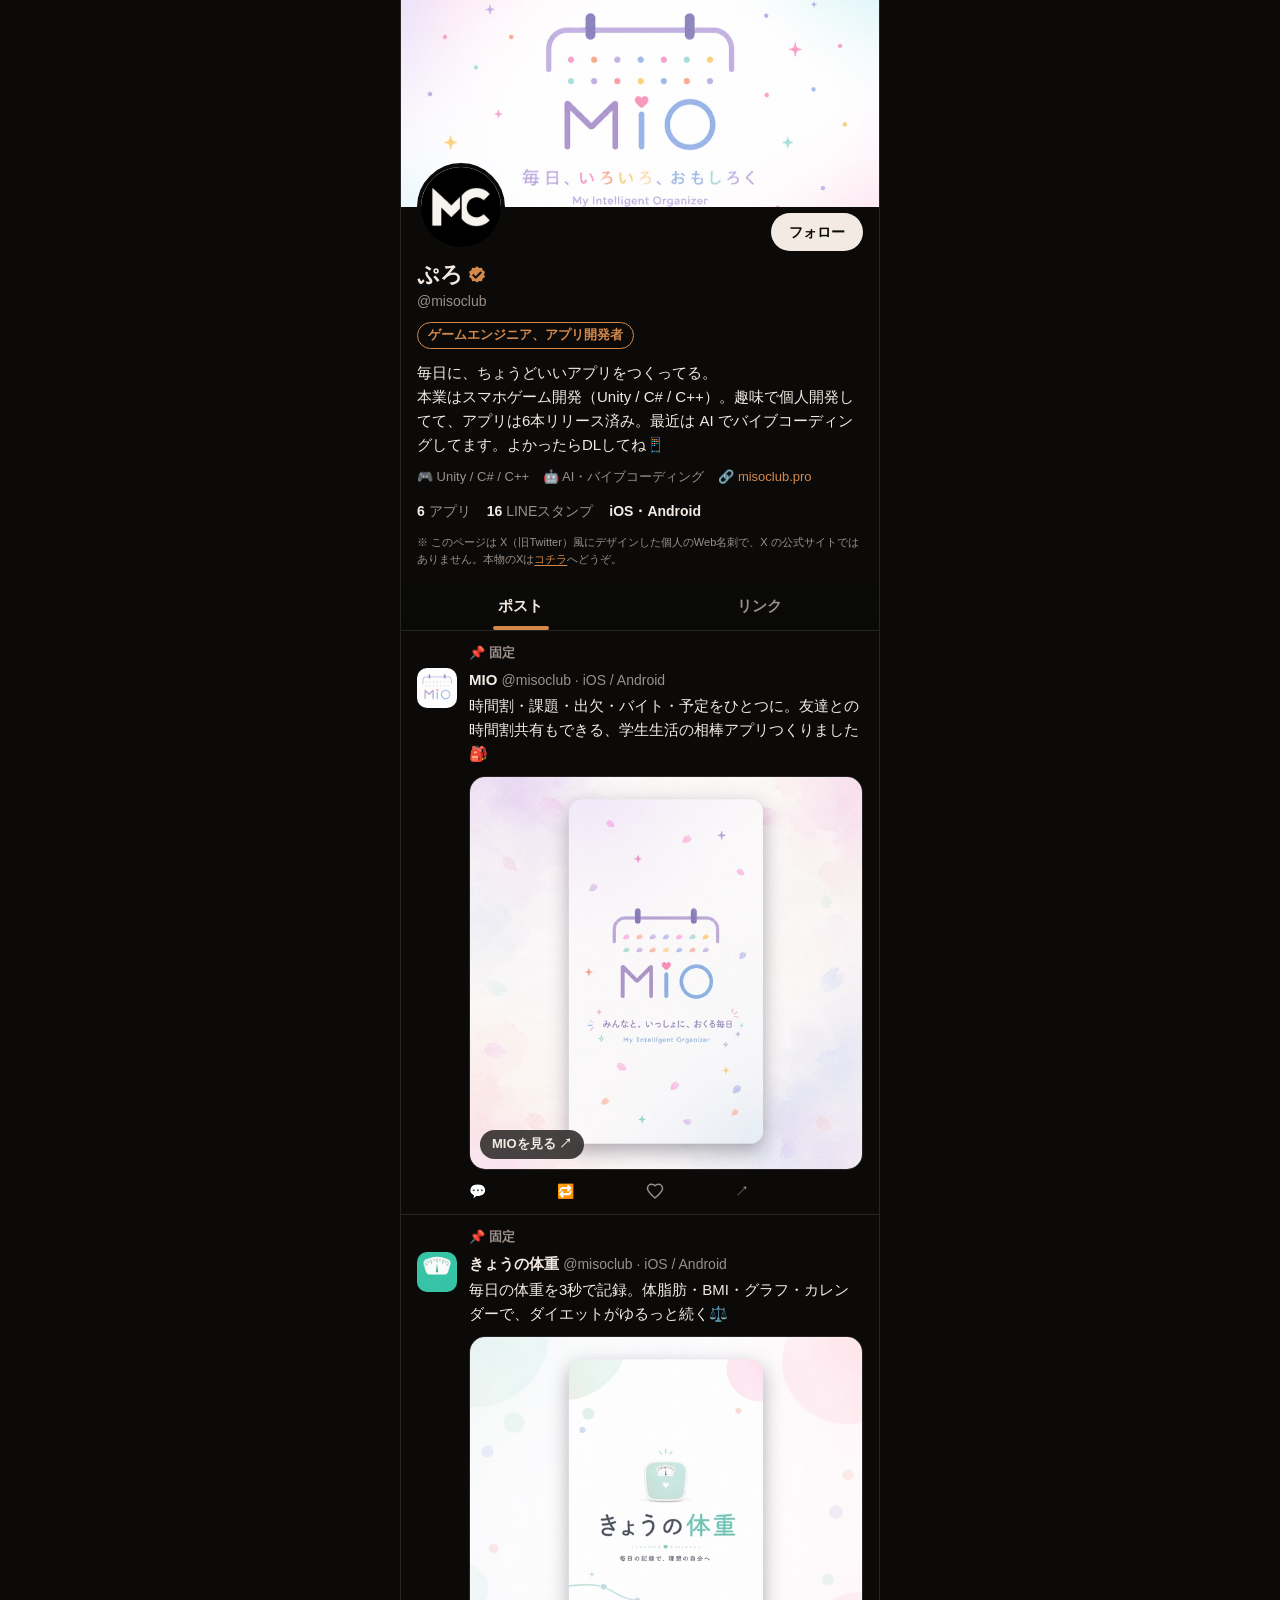
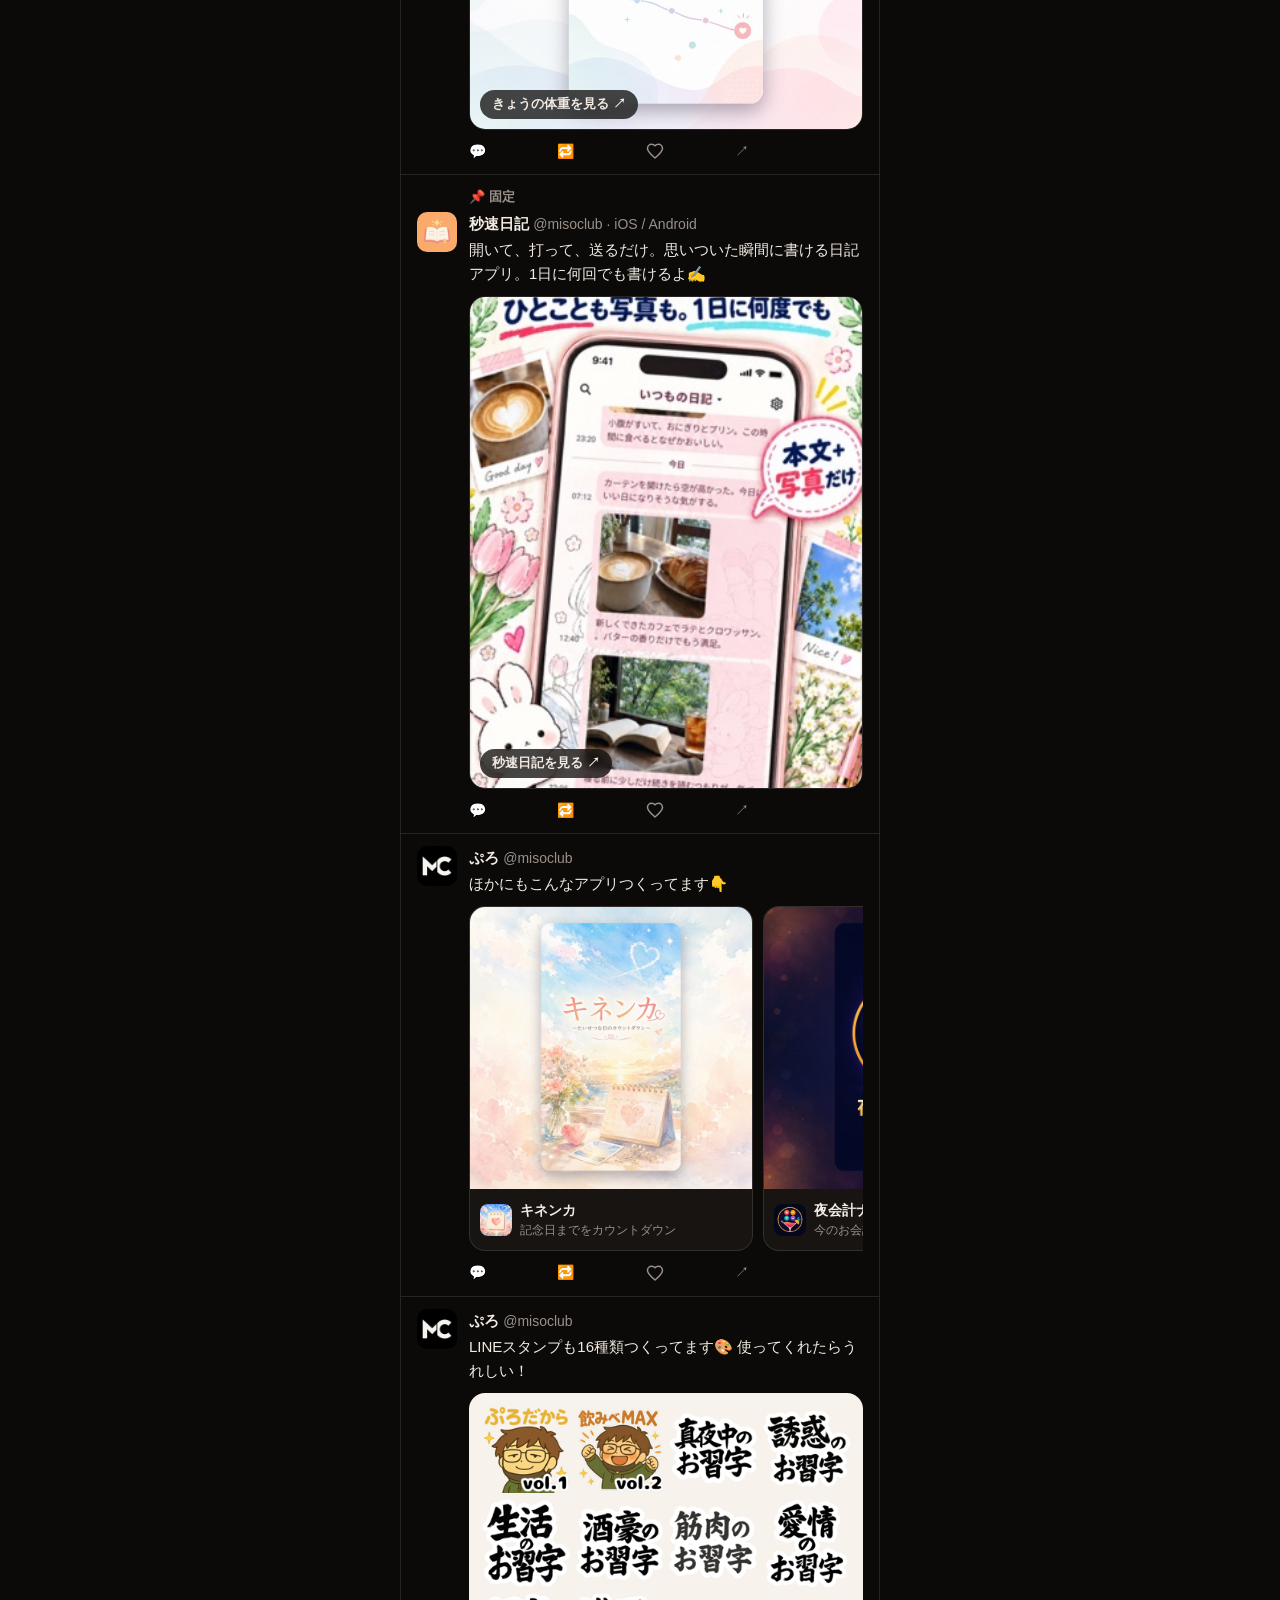
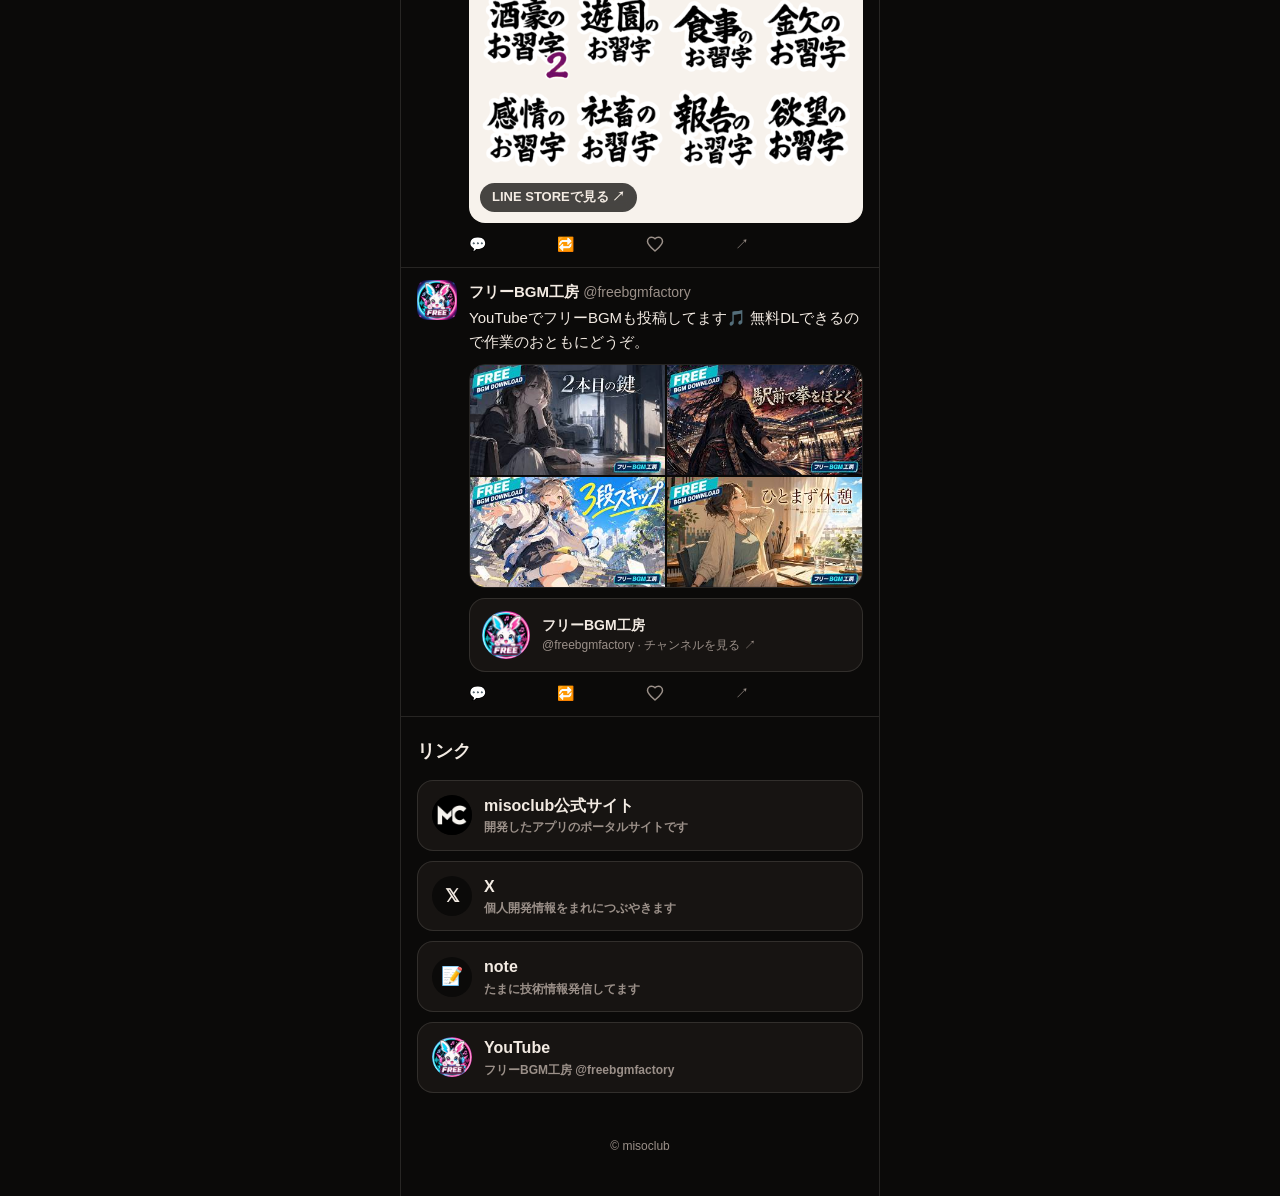
==== commit 7fdc7792: "chore: starter を docs に反映 [skip actions]" ====
--- a/docs/index.html
+++ b/docs/index.html
@@ -47,7 +47,7 @@
           <li><strong>iOS・Android</strong></li>
         </ul>
 
-        <p class="notice">※ このページは X（旧Twitter）風にデザインした個人のWeb名刺で、X の公式サイトではありません。本物のアカウントは <a href="https://x.com/misoclub_pr" target="_blank" rel="noopener">X</a> へどうぞ。</p>
+        <p class="notice">※ このページは X（旧Twitter）風にデザインした個人のWeb名刺で、X の公式サイトではありません。本物のXは<a href="https://x.com/" target="_blank" rel="noopener">コチラ</a>へどうぞ。</p>
       </section>
 
       <!-- タブ -->
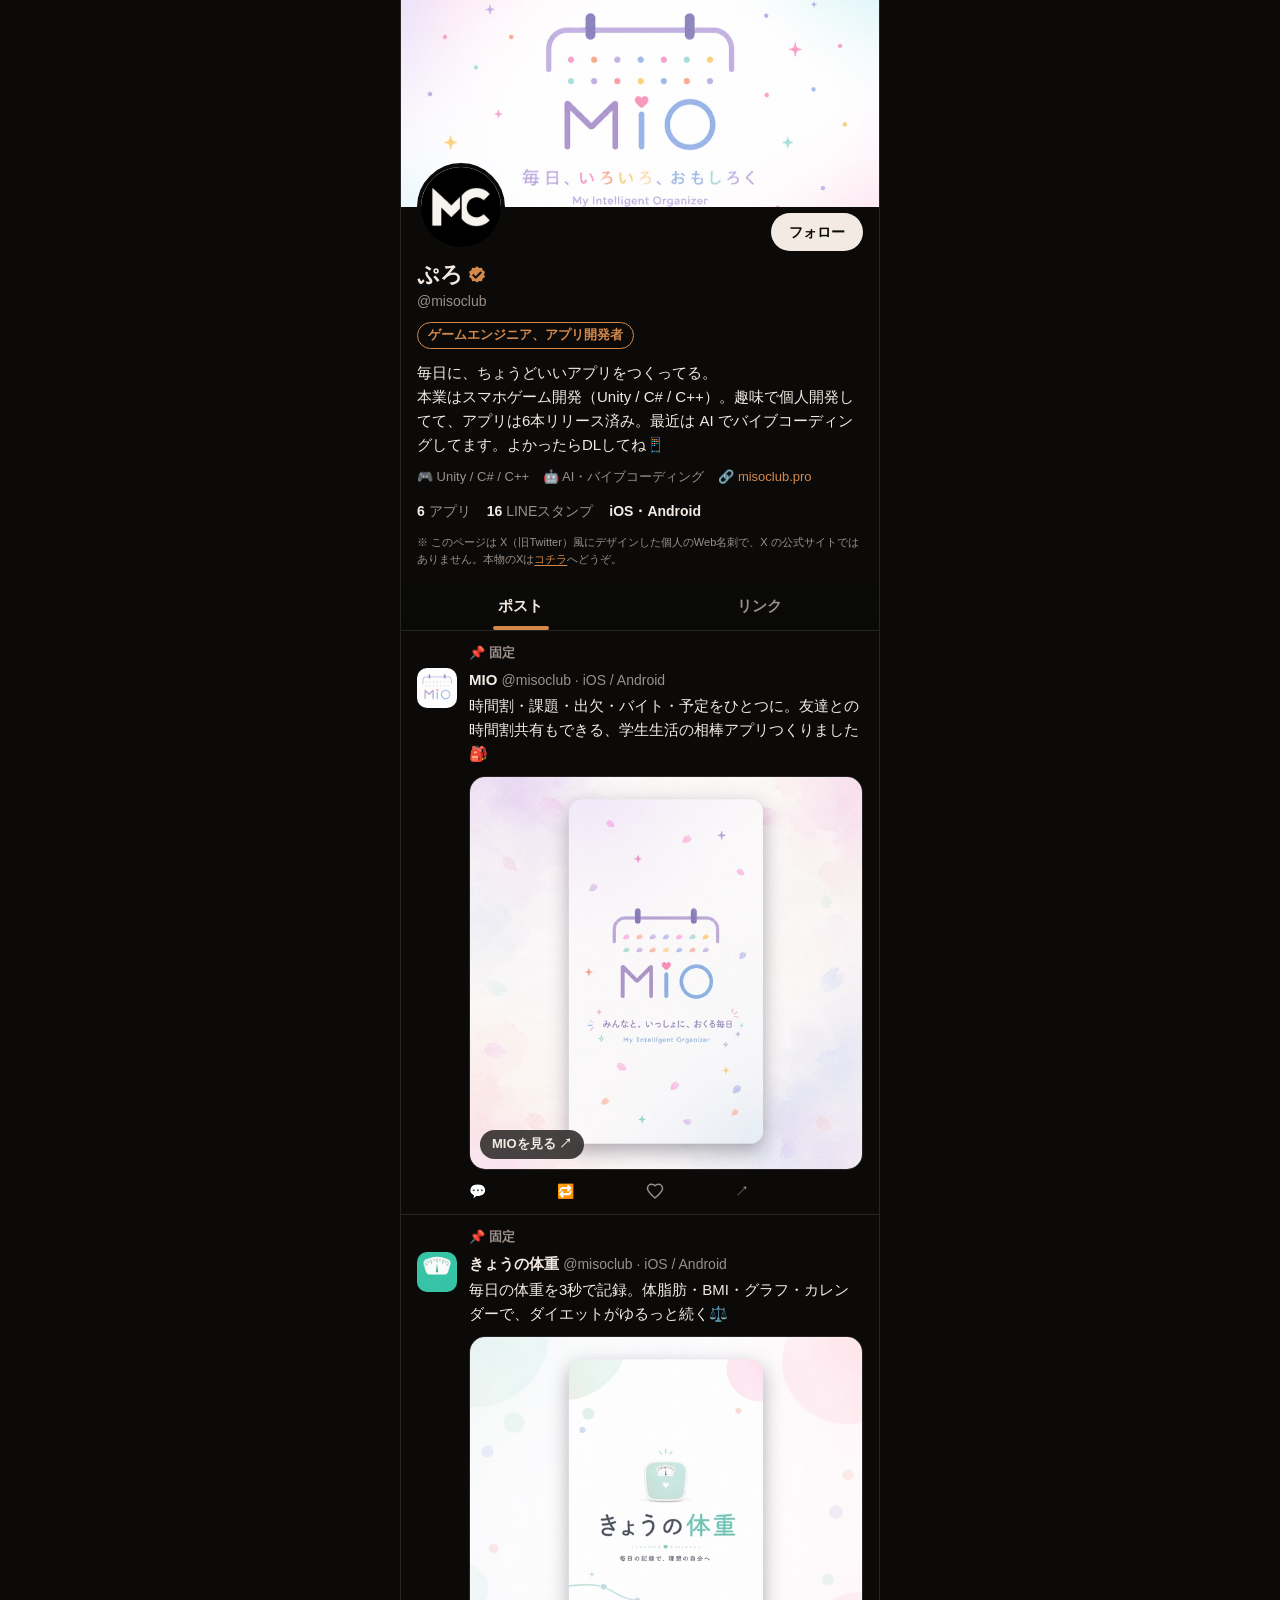
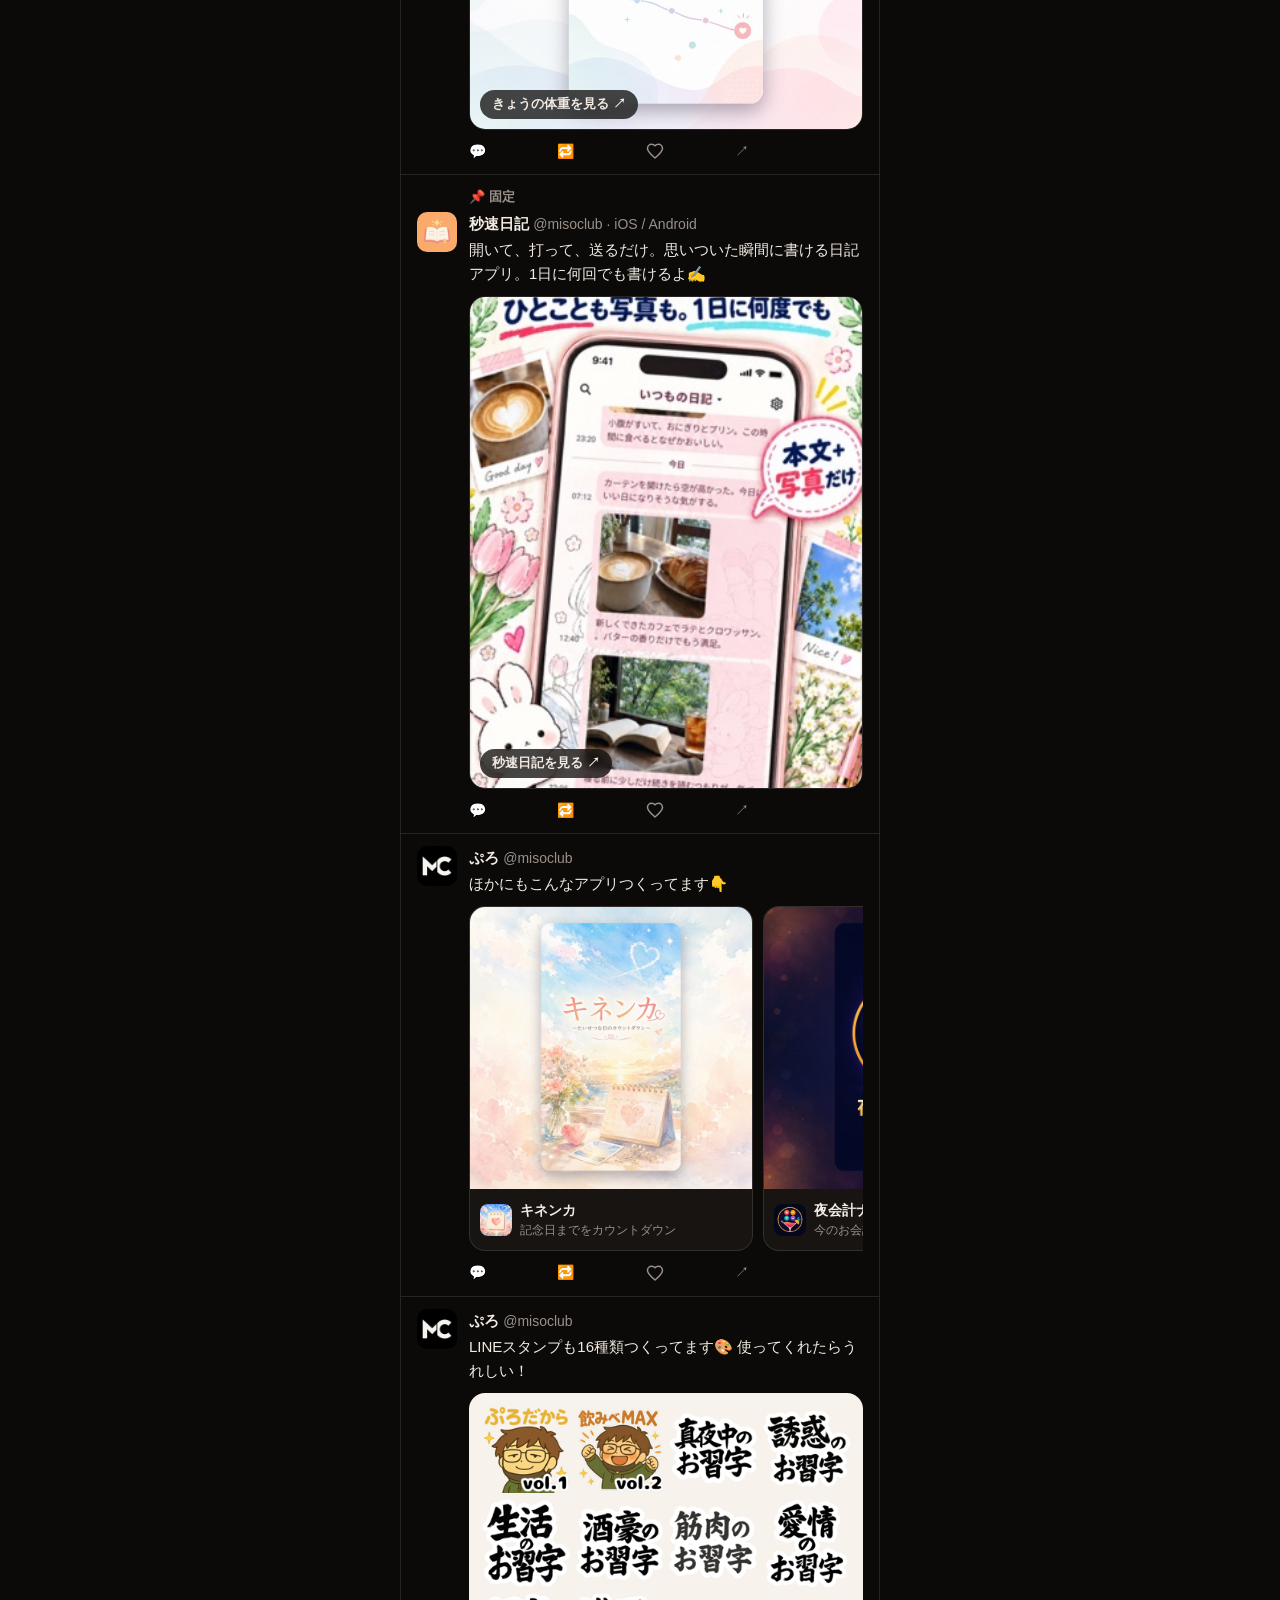
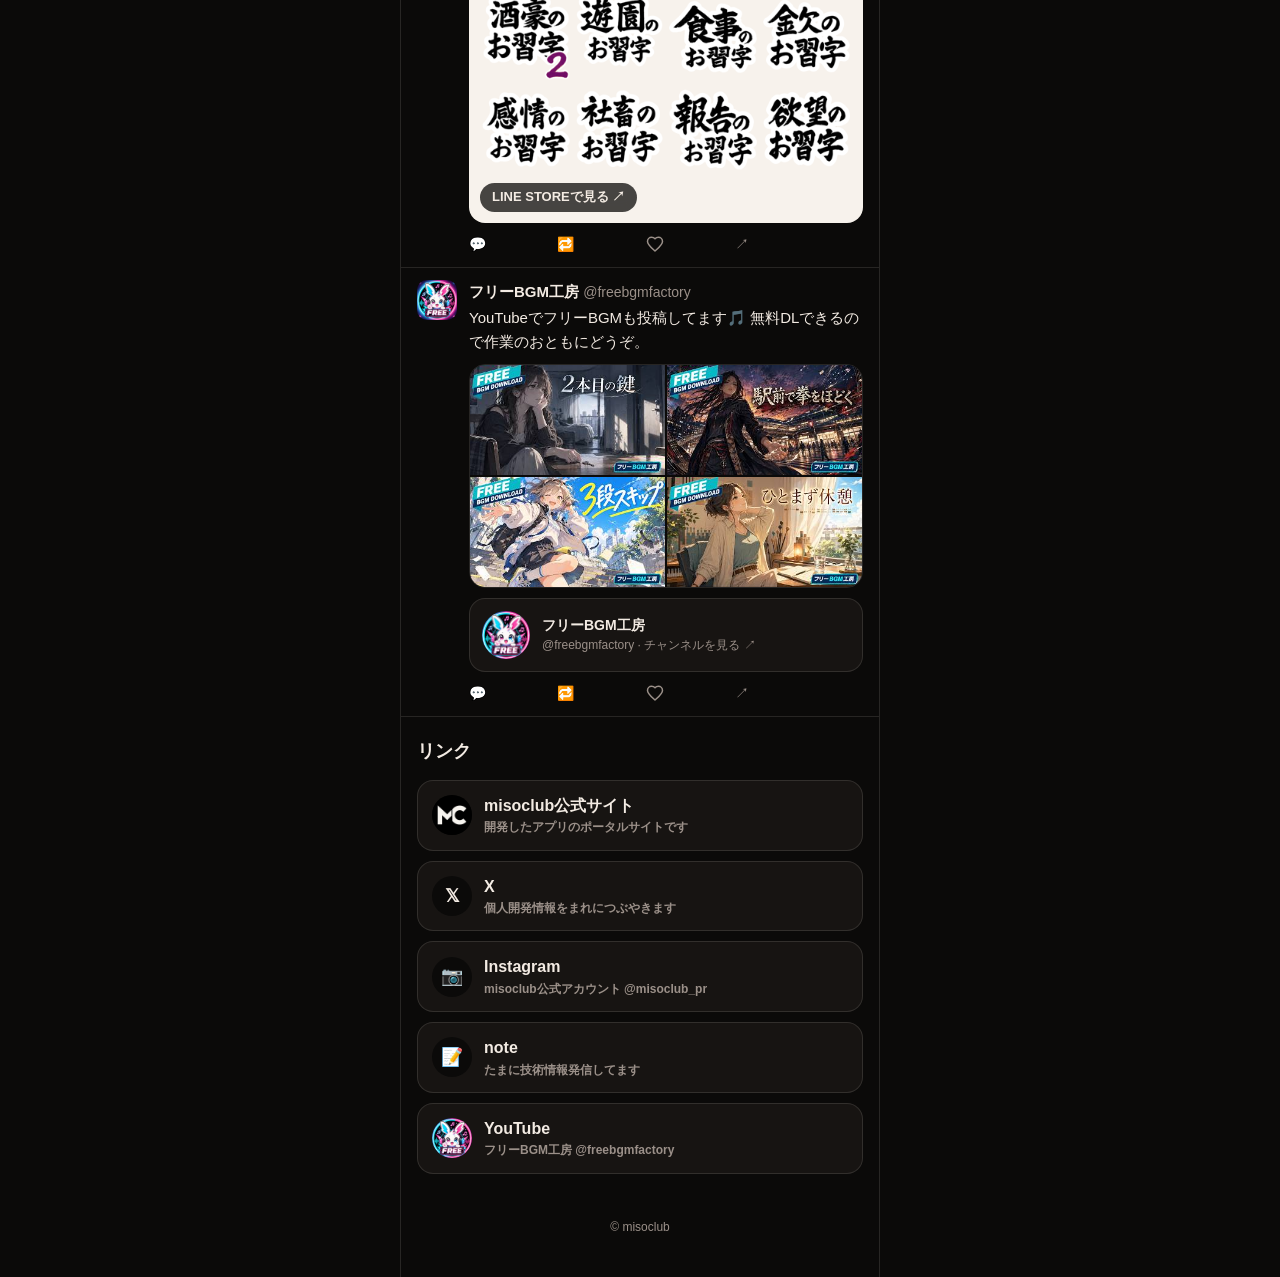
==== commit 7d1e34a3: "chore: starter を docs に反映 [skip actions]" ====
--- a/docs/index.html
+++ b/docs/index.html
@@ -47,7 +47,7 @@
           <li><strong>iOS・Android</strong></li>
         </ul>
 
-        <p class="notice">※ このページは X（旧Twitter）風にデザインした個人のWeb名刺で、X の公式サイトではありません。本物のXは<a href="https://x.com/" target="_blank" rel="noopener">コチラ</a>へどうぞ。</p>
+        <p class="notice">※ このページは X（旧Twitter）風にデザインした個人のWeb名刺で、X の公式サイトではありません。本物のXは<a href="https://x.com/misoclub_pr" target="_blank" rel="noopener">コチラ</a>へどうぞ。</p>
       </section>
 
       <!-- タブ -->
@@ -214,6 +214,7 @@
         <h2 class="links__title">リンク</h2>
         <a class="link reveal" href="https://misoclub.pro/" target="_blank" rel="noopener"><span class="link__icon"><img src="./assets/avatar.png" alt="" /></span><span>misoclub公式サイト<small>開発したアプリのポータルサイトです</small></span></a>
         <a class="link reveal" href="https://x.com/misoclub_pr" target="_blank" rel="noopener"><span class="link__icon">𝕏</span><span>X<small>個人開発情報をまれにつぶやきます</small></span></a>
+        <a class="link reveal" href="https://www.instagram.com/misoclub_pr/" target="_blank" rel="noopener"><span class="link__icon">📷</span><span>Instagram<small>misoclub公式アカウント @misoclub_pr</small></span></a>
         <a class="link reveal" href="https://note.com/misoclub" target="_blank" rel="noopener"><span class="link__icon">📝</span><span>note<small>たまに技術情報発信してます</small></span></a>
         <a class="link reveal" href="https://www.youtube.com/@freebgmfactory" target="_blank" rel="noopener"><span class="link__icon"><img src="./assets/yt-channel.jpg" alt="" /></span><span>YouTube<small>フリーBGM工房 @freebgmfactory</small></span></a>
       </section>
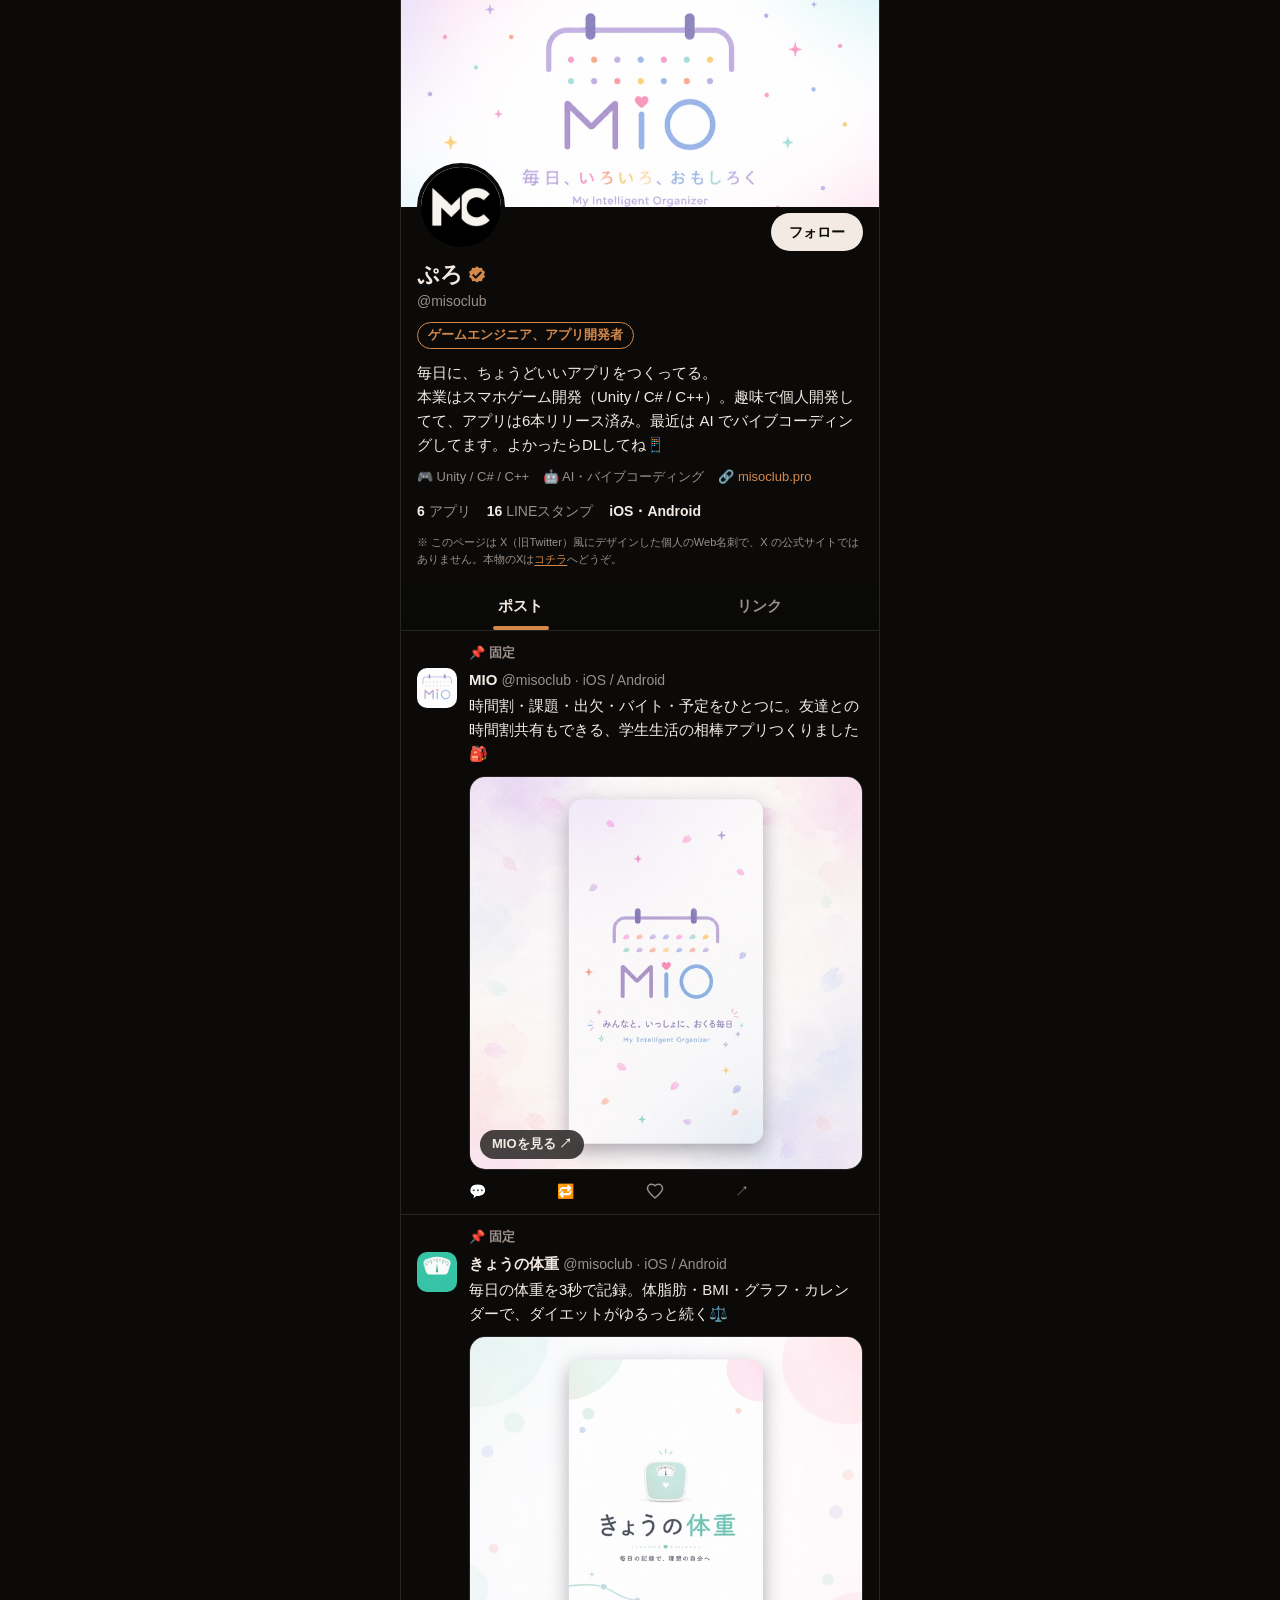
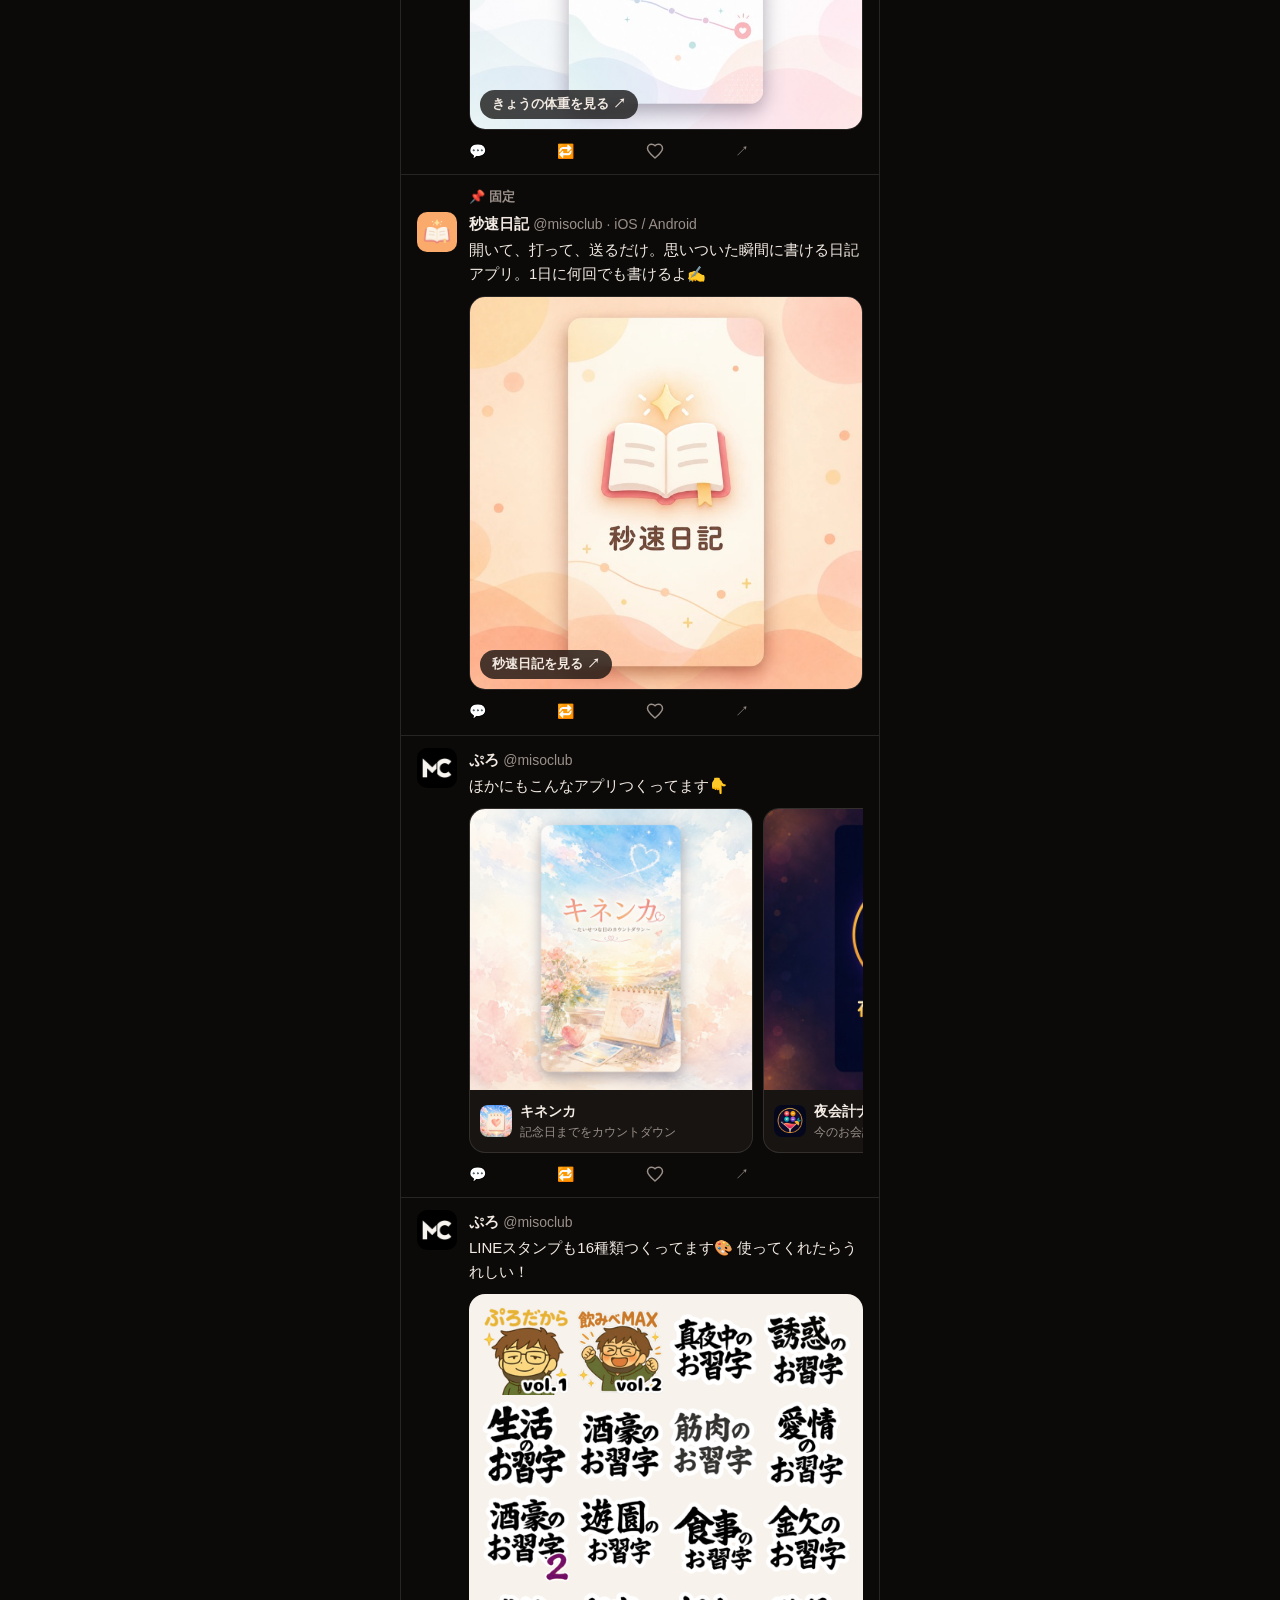
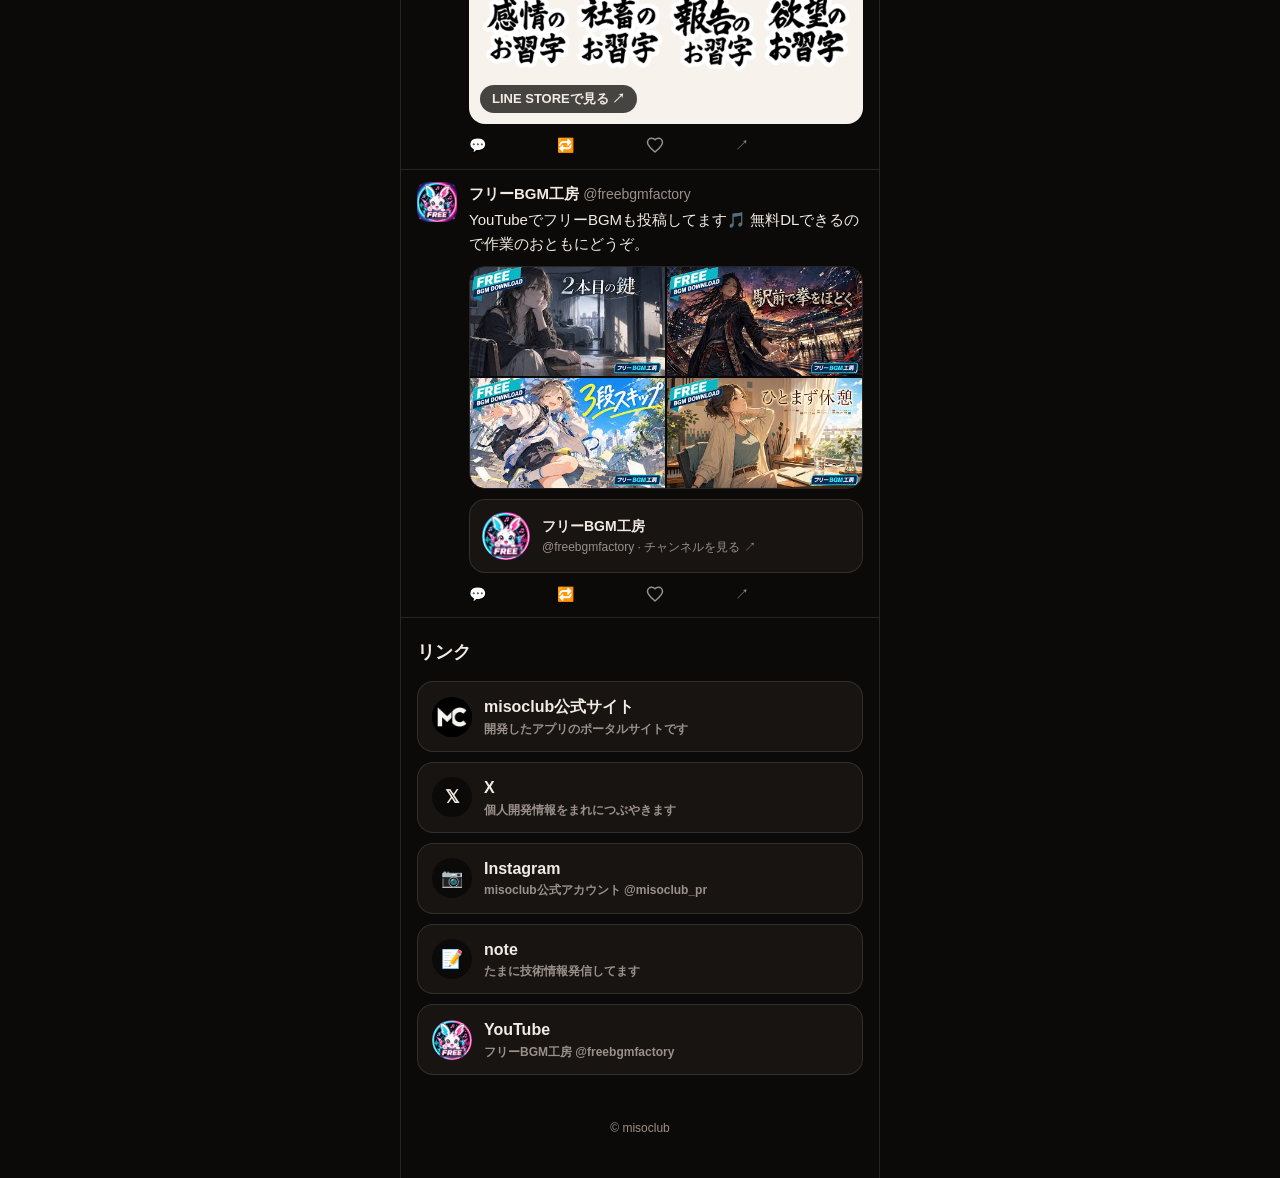
==== commit 482368f2: "chore: starter を docs に反映 [skip actions]" ====
--- a/docs/index.html
+++ b/docs/index.html
@@ -101,7 +101,7 @@
             <div class="post__main">
               <p class="post__head"><b>秒速日記</b> <span>@misoclub · iOS / Android</span></p>
               <p class="post__text">開いて、打って、送るだけ。思いついた瞬間に書ける日記アプリ。1日に何回でも書けるよ✍️</p>
-              <a class="post__media post__media--tall" href="https://misoclub.pro/apps/diary/" target="_blank" rel="noopener">
+              <a class="post__media" href="https://misoclub.pro/apps/diary/" target="_blank" rel="noopener">
                 <img src="./assets/stage-diary.jpg" alt="秒速日記 のアプリ画面" loading="lazy" />
                 <span class="post__cta">秒速日記を見る ↗</span>
               </a>
--- a/docs/style.css
+++ b/docs/style.css
@@ -306,10 +306,6 @@
   border: 1px solid var(--line);
   overflow: hidden;
   aspect-ratio: 1 / 1;
-}
-
-.post__media--tall {
-  aspect-ratio: 4 / 5;
 }
 
 .post__media img {
